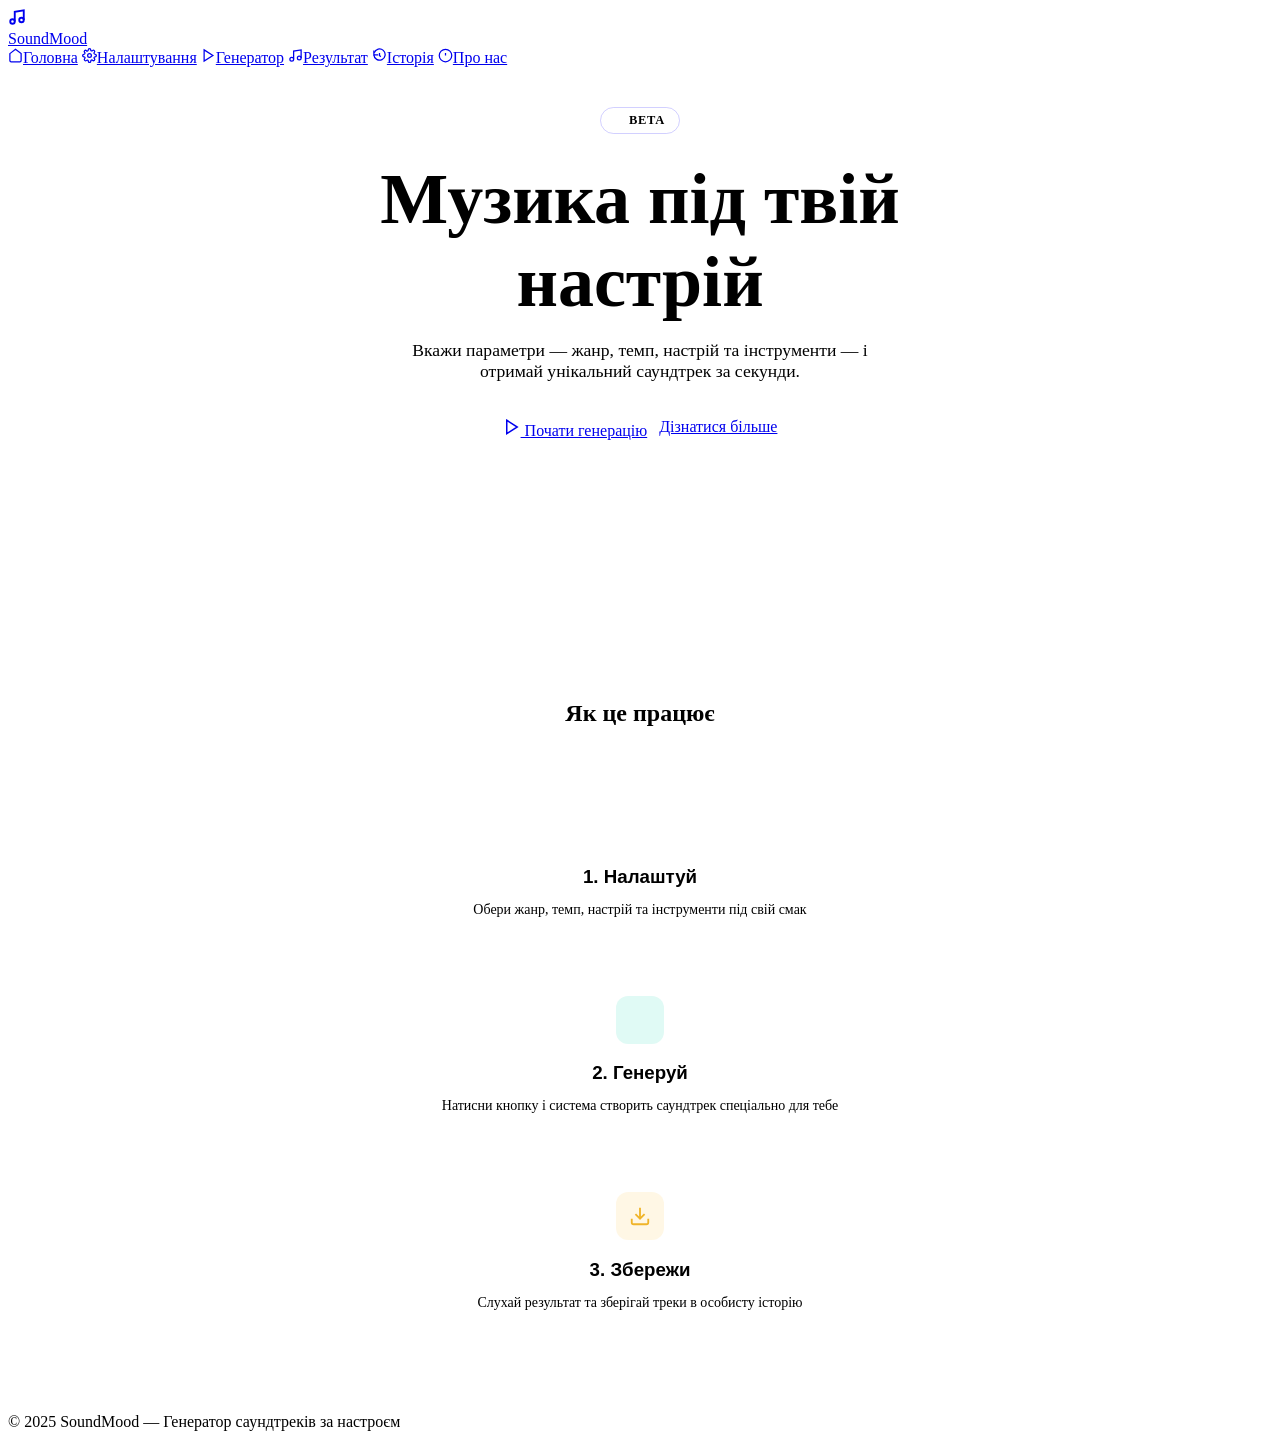
==== index.html @ e4a5fe5c "asiba" ====
<!DOCTYPE html>
<html lang="uk">
<head>
  <meta charset="UTF-8"/>
  <meta name="viewport" content="width=device-width, initial-scale=1.0"/>
  <title>SoundMood — Генератор саундтреків</title>
  <link rel="stylesheet" href="css/style.css"/>
</head>
<body>
<div class="page-wrapper">

  <!-- NAV -->
  <nav class="navbar">
    <div class="container">
      <a href="index.html" class="nav-logo">
        <div class="logo-icon">
          <svg width="18" height="18" viewBox="0 0 24 24" fill="none" stroke="currentColor" stroke-width="2.5"><path d="M9 18V5l12-2v13"/><circle cx="6" cy="18" r="3"/><circle cx="18" cy="16" r="3"/></svg>
        </div>
        SoundMood
      </a>
      <div class="nav-links">
        <a href="index.html"><svg width="15" height="15" viewBox="0 0 24 24" fill="none" stroke="currentColor" stroke-width="2"><path d="M3 9l9-7 9 7v11a2 2 0 0 1-2 2H5a2 2 0 0 1-2-2z"/></svg><span>Головна</span></a>
        <a href="settings.html"><svg width="15" height="15" viewBox="0 0 24 24" fill="none" stroke="currentColor" stroke-width="2"><circle cx="12" cy="12" r="3"/><path d="M19.4 15a1.65 1.65 0 0 0 .33 1.82l.06.06a2 2 0 0 1-2.83 2.83l-.06-.06a1.65 1.65 0 0 0-1.82-.33 1.65 1.65 0 0 0-1 1.51V21a2 2 0 0 1-4 0v-.09A1.65 1.65 0 0 0 9 19.4a1.65 1.65 0 0 0-1.82.33l-.06.06a2 2 0 0 1-2.83-2.83l.06-.06A1.65 1.65 0 0 0 4.68 15a1.65 1.65 0 0 0-1.51-1H3a2 2 0 0 1 0-4h.09A1.65 1.65 0 0 0 4.6 9a1.65 1.65 0 0 0-.33-1.82l-.06-.06a2 2 0 0 1 2.83-2.83l.06.06A1.65 1.65 0 0 0 9 4.68a1.65 1.65 0 0 0 1-1.51V3a2 2 0 0 1 4 0v.09a1.65 1.65 0 0 0 1 1.51 1.65 1.65 0 0 0 1.82-.33l.06-.06a2 2 0 0 1 2.83 2.83l-.06.06A1.65 1.65 0 0 0 19.4 9a1.65 1.65 0 0 0 1.51 1H21a2 2 0 0 1 0 4h-.09a1.65 1.65 0 0 0-1.51 1z"/></svg><span>Налаштування</span></a>
        <a href="generator.html"><svg width="15" height="15" viewBox="0 0 24 24" fill="none" stroke="currentColor" stroke-width="2"><polygon points="5 3 19 12 5 21 5 3"/></svg><span>Генератор</span></a>
        <a href="result.html"><svg width="15" height="15" viewBox="0 0 24 24" fill="none" stroke="currentColor" stroke-width="2"><path d="M9 18V5l12-2v13"/><circle cx="6" cy="18" r="3"/><circle cx="18" cy="16" r="3"/></svg><span>Результат</span></a>
        <a href="history.html"><svg width="15" height="15" viewBox="0 0 24 24" fill="none" stroke="currentColor" stroke-width="2"><polyline points="12 8 12 12 14 14"/><path d="M3.05 11a9 9 0 1 0 .5-3.5"/><polyline points="3 4 3 11 10 11"/></svg><span>Історія</span></a>
        <a href="about.html"><svg width="15" height="15" viewBox="0 0 24 24" fill="none" stroke="currentColor" stroke-width="2"><circle cx="12" cy="12" r="10"/><line x1="12" y1="8" x2="12" y2="12"/><line x1="12" y1="16" x2="12.01" y2="16"/></svg><span>Про нас</span></a>
      </div>
    </div>
  </nav>

  <main class="main-content">
    <div class="container">

      <!-- Hero -->
      <section style="padding: 40px 0 80px; text-align: center;">
        <div class="fade-up">
          <div style="display:inline-flex;align-items:center;gap:8px;background:var(--accent-glow);border:1px solid rgba(108,99,255,0.3);border-radius:99px;padding:5px 14px;margin-bottom:24px;">
            <span style="width:6px;height:6px;border-radius:50%;background:var(--accent);display:inline-block;"></span>
            <span style="font-size:0.78rem;font-weight:600;color:var(--accent);letter-spacing:0.06em;">BETA</span>
          </div>
          <h1 class="page-title" style="font-size:clamp(2.5rem,6vw,4.5rem);max-width:700px;margin:0 auto;">
            Музика під твій<br><span style="color:var(--accent);">настрій</span>
          </h1>
          <p class="page-subtitle" style="margin:16px auto 36px;font-size:1.1rem;max-width:460px;">
            Вкажи параметри — жанр, темп, настрій та інструменти — і отримай унікальний саундтрек за секунди.
          </p>
          <div style="display:flex;gap:12px;justify-content:center;flex-wrap:wrap;">
            <a href="generator.html" class="btn btn-primary btn-lg">
              <svg width="18" height="18" viewBox="0 0 24 24" fill="none" stroke="currentColor" stroke-width="2"><polygon points="5 3 19 12 5 21 5 3"/></svg>
              Почати генерацію
            </a>
            <a href="about.html" class="btn btn-secondary btn-lg">Дізнатися більше</a>
          </div>
        </div>

        <!-- Mini waveform decoration -->
        <div class="fade-up fade-up-2" style="max-width:400px;margin:60px auto 0;">
          <div class="waveform" style="height:60px;">
            <div class="waveform-bar" style="height:30%"></div>
            <div class="waveform-bar" style="height:60%"></div>
            <div class="waveform-bar" style="height:90%"></div>
            <div class="waveform-bar" style="height:50%"></div>
            <div class="waveform-bar" style="height:80%"></div>
            <div class="waveform-bar" style="height:40%"></div>
            <div class="waveform-bar" style="height:100%"></div>
            <div class="waveform-bar" style="height:65%"></div>
            <div class="waveform-bar" style="height:45%"></div>
            <div class="waveform-bar" style="height:75%"></div>
            <div class="waveform-bar" style="height:55%"></div>
            <div class="waveform-bar" style="height:85%"></div>
            <div class="waveform-bar" style="height:35%"></div>
            <div class="waveform-bar" style="height:70%"></div>
            <div class="waveform-bar" style="height:50%"></div>
            <div class="waveform-bar" style="height:90%"></div>
            <div class="waveform-bar" style="height:60%"></div>
            <div class="waveform-bar" style="height:40%"></div>
            <div class="waveform-bar" style="height:80%"></div>
            <div class="waveform-bar" style="height:30%"></div>
          </div>
        </div>
      </section>

      <div class="divider"></div>

      <!-- Features -->
      <section class="fade-up fade-up-3" style="padding:40px 0;">
        <h2 class="section-title" style="text-align:center;font-size:1.5rem;margin-bottom:40px;">Як це працює</h2>
        <div class="grid-3">
          <div class="card card-sm" style="text-align:center;padding:32px 24px;">
            <div style="width:48px;height:48px;background:var(--accent-glow);border-radius:12px;display:grid;place-items:center;margin:0 auto 16px;">
              <svg width="22" height="22" viewBox="0 0 24 24" fill="none" stroke="var(--accent)" stroke-width="2"><circle cx="12" cy="12" r="3"/><path d="M19.4 15a1.65 1.65 0 0 0 .33 1.82l.06.06a2 2 0 0 1-2.83 2.83l-.06-.06a1.65 1.65 0 0 0-1.82-.33 1.65 1.65 0 0 0-1 1.51V21a2 2 0 0 1-4 0v-.09A1.65 1.65 0 0 0 9 19.4a1.65 1.65 0 0 0-1.82.33l-.06.06a2 2 0 0 1-2.83-2.83l.06-.06A1.65 1.65 0 0 0 4.68 15a1.65 1.65 0 0 0-1.51-1H3a2 2 0 0 1 0-4h.09A1.65 1.65 0 0 0 4.6 9a1.65 1.65 0 0 0-.33-1.82l-.06-.06a2 2 0 0 1 2.83-2.83l.06.06A1.65 1.65 0 0 0 9 4.68a1.65 1.65 0 0 0 1-1.51V3a2 2 0 0 1 4 0v.09a1.65 1.65 0 0 0 1 1.51 1.65 1.65 0 0 0 1.82-.33l.06-.06a2 2 0 0 1 2.83 2.83l-.06.06A1.65 1.65 0 0 0 19.4 9a1.65 1.65 0 0 0 1.51 1H21a2 2 0 0 1 0 4h-.09a1.65 1.65 0 0 0-1.51 1z"/></svg>
            </div>
            <h3 style="font-family:'Syne',sans-serif;font-weight:700;margin-bottom:8px;">1. Налаштуй</h3>
            <p style="font-size:0.875rem;color:var(--text-second);">Обери жанр, темп, настрій та інструменти під свій смак</p>
          </div>
          <div class="card card-sm" style="text-align:center;padding:32px 24px;">
            <div style="width:48px;height:48px;background:rgba(0,212,170,0.12);border-radius:12px;display:grid;place-items:center;margin:0 auto 16px;">
              <svg width="22" height="22" viewBox="0 0 24 24" fill="none" stroke="var(--accent-2)" stroke-width="2"><polygon points="5 3 19 12 5 21 5 3"/></svg>
            </div>
            <h3 style="font-family:'Syne',sans-serif;font-weight:700;margin-bottom:8px;">2. Генеруй</h3>
            <p style="font-size:0.875rem;color:var(--text-second);">Натисни кнопку і система створить саундтрек спеціально для тебе</p>
          </div>
          <div class="card card-sm" style="text-align:center;padding:32px 24px;">
            <div style="width:48px;height:48px;background:rgba(255,180,0,0.1);border-radius:12px;display:grid;place-items:center;margin:0 auto 16px;">
              <svg width="22" height="22" viewBox="0 0 24 24" fill="none" stroke="#f0b429" stroke-width="2"><path d="M21 15v4a2 2 0 0 1-2 2H5a2 2 0 0 1-2-2v-4"/><polyline points="7 10 12 15 17 10"/><line x1="12" y1="15" x2="12" y2="3"/></svg>
            </div>
            <h3 style="font-family:'Syne',sans-serif;font-weight:700;margin-bottom:8px;">3. Збережи</h3>
            <p style="font-size:0.875rem;color:var(--text-second);">Слухай результат та зберігай треки в особисту історію</p>
          </div>
        </div>
      </section>

    </div>
  </main>

  <footer>
    <div class="container">
      <p>© 2025 SoundMood — Генератор саундтреків за настроєм</p>
    </div>
  </footer>
</div>
<script src="js/main.js"></script>
</body>
</html>
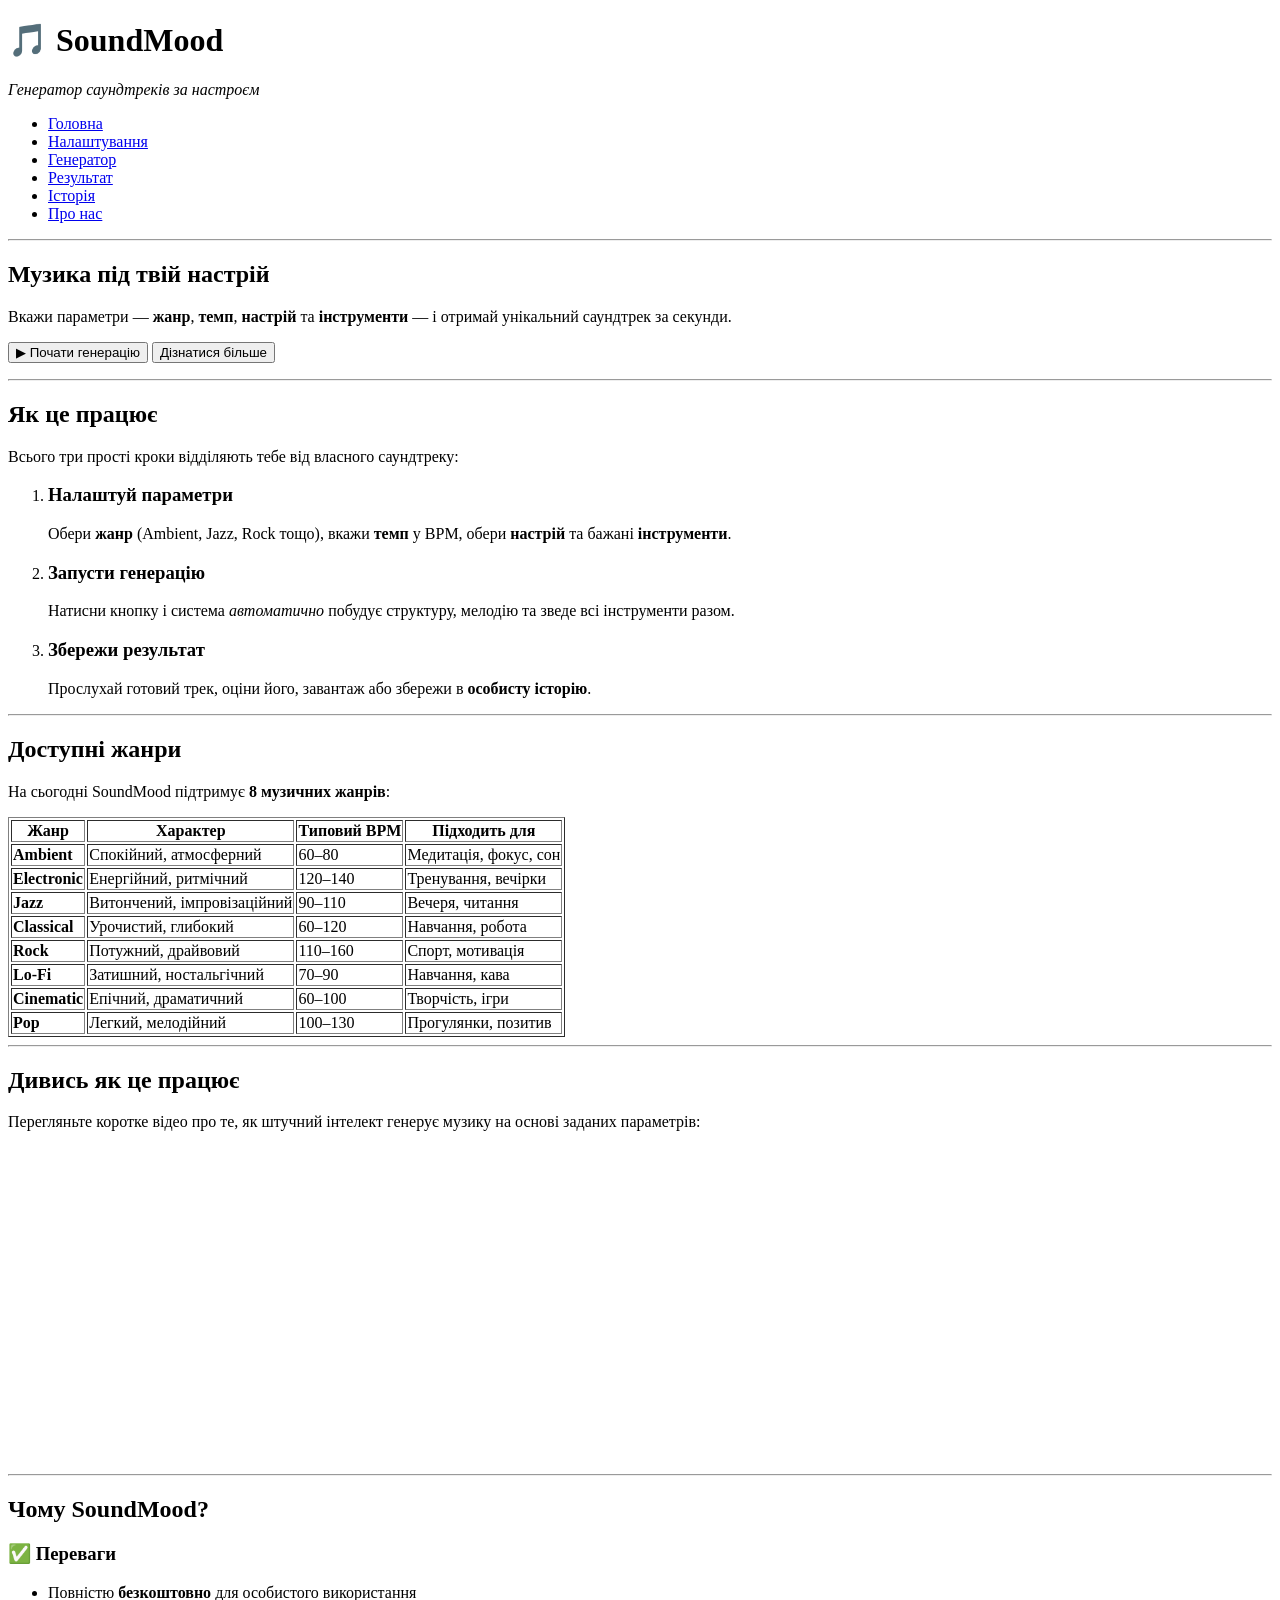
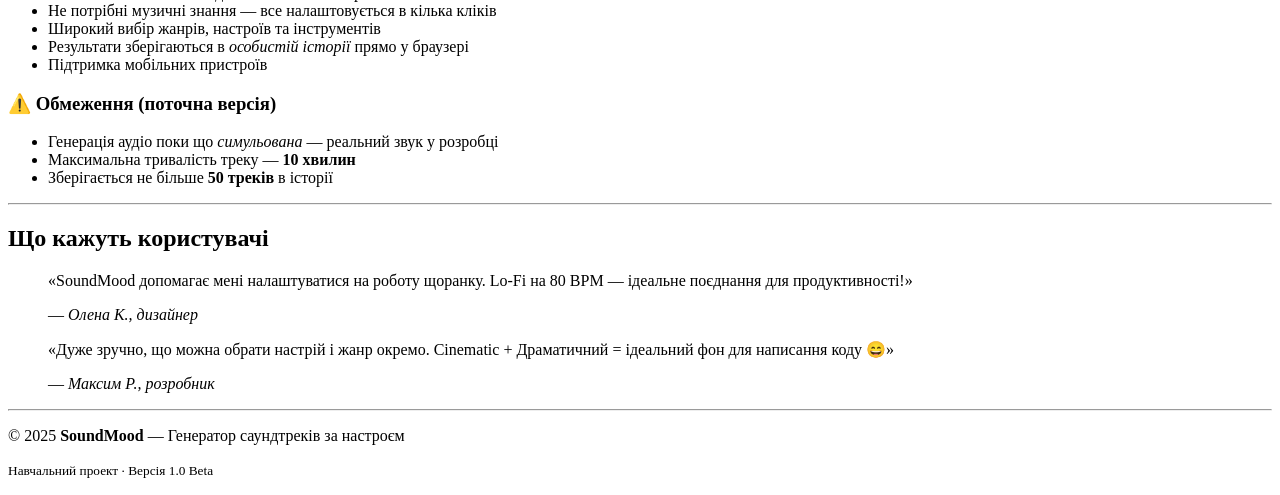
==== commit 2dc50fd2: "added css" ====
--- a/index.html
+++ b/index.html
@@ -4,122 +4,219 @@
   <meta charset="UTF-8"/>
   <meta name="viewport" content="width=device-width, initial-scale=1.0"/>
   <title>SoundMood — Генератор саундтреків</title>
-  <link rel="stylesheet" href="css/style.css"/>
 </head>
 <body>
-<div class="page-wrapper">
-
-  <!-- NAV -->
-  <nav class="navbar">
-    <div class="container">
-      <a href="index.html" class="nav-logo">
-        <div class="logo-icon">
-          <svg width="18" height="18" viewBox="0 0 24 24" fill="none" stroke="currentColor" stroke-width="2.5"><path d="M9 18V5l12-2v13"/><circle cx="6" cy="18" r="3"/><circle cx="18" cy="16" r="3"/></svg>
-        </div>
-        SoundMood
-      </a>
-      <div class="nav-links">
-        <a href="index.html"><svg width="15" height="15" viewBox="0 0 24 24" fill="none" stroke="currentColor" stroke-width="2"><path d="M3 9l9-7 9 7v11a2 2 0 0 1-2 2H5a2 2 0 0 1-2-2z"/></svg><span>Головна</span></a>
-        <a href="settings.html"><svg width="15" height="15" viewBox="0 0 24 24" fill="none" stroke="currentColor" stroke-width="2"><circle cx="12" cy="12" r="3"/><path d="M19.4 15a1.65 1.65 0 0 0 .33 1.82l.06.06a2 2 0 0 1-2.83 2.83l-.06-.06a1.65 1.65 0 0 0-1.82-.33 1.65 1.65 0 0 0-1 1.51V21a2 2 0 0 1-4 0v-.09A1.65 1.65 0 0 0 9 19.4a1.65 1.65 0 0 0-1.82.33l-.06.06a2 2 0 0 1-2.83-2.83l.06-.06A1.65 1.65 0 0 0 4.68 15a1.65 1.65 0 0 0-1.51-1H3a2 2 0 0 1 0-4h.09A1.65 1.65 0 0 0 4.6 9a1.65 1.65 0 0 0-.33-1.82l-.06-.06a2 2 0 0 1 2.83-2.83l.06.06A1.65 1.65 0 0 0 9 4.68a1.65 1.65 0 0 0 1-1.51V3a2 2 0 0 1 4 0v.09a1.65 1.65 0 0 0 1 1.51 1.65 1.65 0 0 0 1.82-.33l.06-.06a2 2 0 0 1 2.83 2.83l-.06.06A1.65 1.65 0 0 0 19.4 9a1.65 1.65 0 0 0 1.51 1H21a2 2 0 0 1 0 4h-.09a1.65 1.65 0 0 0-1.51 1z"/></svg><span>Налаштування</span></a>
-        <a href="generator.html"><svg width="15" height="15" viewBox="0 0 24 24" fill="none" stroke="currentColor" stroke-width="2"><polygon points="5 3 19 12 5 21 5 3"/></svg><span>Генератор</span></a>
-        <a href="result.html"><svg width="15" height="15" viewBox="0 0 24 24" fill="none" stroke="currentColor" stroke-width="2"><path d="M9 18V5l12-2v13"/><circle cx="6" cy="18" r="3"/><circle cx="18" cy="16" r="3"/></svg><span>Результат</span></a>
-        <a href="history.html"><svg width="15" height="15" viewBox="0 0 24 24" fill="none" stroke="currentColor" stroke-width="2"><polyline points="12 8 12 12 14 14"/><path d="M3.05 11a9 9 0 1 0 .5-3.5"/><polyline points="3 4 3 11 10 11"/></svg><span>Історія</span></a>
-        <a href="about.html"><svg width="15" height="15" viewBox="0 0 24 24" fill="none" stroke="currentColor" stroke-width="2"><circle cx="12" cy="12" r="10"/><line x1="12" y1="8" x2="12" y2="12"/><line x1="12" y1="16" x2="12.01" y2="16"/></svg><span>Про нас</span></a>
-      </div>
-    </div>
+
+<header>
+  <h1>🎵 SoundMood</h1>
+  <p><em>Генератор саундтреків за настроєм</em></p>
+  <nav>
+    <ul>
+      <li><a href="index.html">Головна</a></li>
+      <li><a href="settings.html">Налаштування</a></li>
+      <li><a href="generator.html">Генератор</a></li>
+      <li><a href="result.html">Результат</a></li>
+      <li><a href="history.html">Історія</a></li>
+      <li><a href="about.html">Про нас</a></li>
+    </ul>
   </nav>
-
-  <main class="main-content">
-    <div class="container">
-
-      <!-- Hero -->
-      <section style="padding: 40px 0 80px; text-align: center;">
-        <div class="fade-up">
-          <div style="display:inline-flex;align-items:center;gap:8px;background:var(--accent-glow);border:1px solid rgba(108,99,255,0.3);border-radius:99px;padding:5px 14px;margin-bottom:24px;">
-            <span style="width:6px;height:6px;border-radius:50%;background:var(--accent);display:inline-block;"></span>
-            <span style="font-size:0.78rem;font-weight:600;color:var(--accent);letter-spacing:0.06em;">BETA</span>
-          </div>
-          <h1 class="page-title" style="font-size:clamp(2.5rem,6vw,4.5rem);max-width:700px;margin:0 auto;">
-            Музика під твій<br><span style="color:var(--accent);">настрій</span>
-          </h1>
-          <p class="page-subtitle" style="margin:16px auto 36px;font-size:1.1rem;max-width:460px;">
-            Вкажи параметри — жанр, темп, настрій та інструменти — і отримай унікальний саундтрек за секунди.
-          </p>
-          <div style="display:flex;gap:12px;justify-content:center;flex-wrap:wrap;">
-            <a href="generator.html" class="btn btn-primary btn-lg">
-              <svg width="18" height="18" viewBox="0 0 24 24" fill="none" stroke="currentColor" stroke-width="2"><polygon points="5 3 19 12 5 21 5 3"/></svg>
-              Почати генерацію
-            </a>
-            <a href="about.html" class="btn btn-secondary btn-lg">Дізнатися більше</a>
-          </div>
-        </div>
-
-        <!-- Mini waveform decoration -->
-        <div class="fade-up fade-up-2" style="max-width:400px;margin:60px auto 0;">
-          <div class="waveform" style="height:60px;">
-            <div class="waveform-bar" style="height:30%"></div>
-            <div class="waveform-bar" style="height:60%"></div>
-            <div class="waveform-bar" style="height:90%"></div>
-            <div class="waveform-bar" style="height:50%"></div>
-            <div class="waveform-bar" style="height:80%"></div>
-            <div class="waveform-bar" style="height:40%"></div>
-            <div class="waveform-bar" style="height:100%"></div>
-            <div class="waveform-bar" style="height:65%"></div>
-            <div class="waveform-bar" style="height:45%"></div>
-            <div class="waveform-bar" style="height:75%"></div>
-            <div class="waveform-bar" style="height:55%"></div>
-            <div class="waveform-bar" style="height:85%"></div>
-            <div class="waveform-bar" style="height:35%"></div>
-            <div class="waveform-bar" style="height:70%"></div>
-            <div class="waveform-bar" style="height:50%"></div>
-            <div class="waveform-bar" style="height:90%"></div>
-            <div class="waveform-bar" style="height:60%"></div>
-            <div class="waveform-bar" style="height:40%"></div>
-            <div class="waveform-bar" style="height:80%"></div>
-            <div class="waveform-bar" style="height:30%"></div>
-          </div>
-        </div>
-      </section>
-
-      <div class="divider"></div>
-
-      <!-- Features -->
-      <section class="fade-up fade-up-3" style="padding:40px 0;">
-        <h2 class="section-title" style="text-align:center;font-size:1.5rem;margin-bottom:40px;">Як це працює</h2>
-        <div class="grid-3">
-          <div class="card card-sm" style="text-align:center;padding:32px 24px;">
-            <div style="width:48px;height:48px;background:var(--accent-glow);border-radius:12px;display:grid;place-items:center;margin:0 auto 16px;">
-              <svg width="22" height="22" viewBox="0 0 24 24" fill="none" stroke="var(--accent)" stroke-width="2"><circle cx="12" cy="12" r="3"/><path d="M19.4 15a1.65 1.65 0 0 0 .33 1.82l.06.06a2 2 0 0 1-2.83 2.83l-.06-.06a1.65 1.65 0 0 0-1.82-.33 1.65 1.65 0 0 0-1 1.51V21a2 2 0 0 1-4 0v-.09A1.65 1.65 0 0 0 9 19.4a1.65 1.65 0 0 0-1.82.33l-.06.06a2 2 0 0 1-2.83-2.83l.06-.06A1.65 1.65 0 0 0 4.68 15a1.65 1.65 0 0 0-1.51-1H3a2 2 0 0 1 0-4h.09A1.65 1.65 0 0 0 4.6 9a1.65 1.65 0 0 0-.33-1.82l-.06-.06a2 2 0 0 1 2.83-2.83l.06.06A1.65 1.65 0 0 0 9 4.68a1.65 1.65 0 0 0 1-1.51V3a2 2 0 0 1 4 0v.09a1.65 1.65 0 0 0 1 1.51 1.65 1.65 0 0 0 1.82-.33l.06-.06a2 2 0 0 1 2.83 2.83l-.06.06A1.65 1.65 0 0 0 19.4 9a1.65 1.65 0 0 0 1.51 1H21a2 2 0 0 1 0 4h-.09a1.65 1.65 0 0 0-1.51 1z"/></svg>
-            </div>
-            <h3 style="font-family:'Syne',sans-serif;font-weight:700;margin-bottom:8px;">1. Налаштуй</h3>
-            <p style="font-size:0.875rem;color:var(--text-second);">Обери жанр, темп, настрій та інструменти під свій смак</p>
-          </div>
-          <div class="card card-sm" style="text-align:center;padding:32px 24px;">
-            <div style="width:48px;height:48px;background:rgba(0,212,170,0.12);border-radius:12px;display:grid;place-items:center;margin:0 auto 16px;">
-              <svg width="22" height="22" viewBox="0 0 24 24" fill="none" stroke="var(--accent-2)" stroke-width="2"><polygon points="5 3 19 12 5 21 5 3"/></svg>
-            </div>
-            <h3 style="font-family:'Syne',sans-serif;font-weight:700;margin-bottom:8px;">2. Генеруй</h3>
-            <p style="font-size:0.875rem;color:var(--text-second);">Натисни кнопку і система створить саундтрек спеціально для тебе</p>
-          </div>
-          <div class="card card-sm" style="text-align:center;padding:32px 24px;">
-            <div style="width:48px;height:48px;background:rgba(255,180,0,0.1);border-radius:12px;display:grid;place-items:center;margin:0 auto 16px;">
-              <svg width="22" height="22" viewBox="0 0 24 24" fill="none" stroke="#f0b429" stroke-width="2"><path d="M21 15v4a2 2 0 0 1-2 2H5a2 2 0 0 1-2-2v-4"/><polyline points="7 10 12 15 17 10"/><line x1="12" y1="15" x2="12" y2="3"/></svg>
-            </div>
-            <h3 style="font-family:'Syne',sans-serif;font-weight:700;margin-bottom:8px;">3. Збережи</h3>
-            <p style="font-size:0.875rem;color:var(--text-second);">Слухай результат та зберігай треки в особисту історію</p>
-          </div>
-        </div>
-      </section>
-
-    </div>
-  </main>
-
-  <footer>
-    <div class="container">
-      <p>© 2025 SoundMood — Генератор саундтреків за настроєм</p>
-    </div>
-  </footer>
-</div>
-<script src="js/main.js"></script>
+</header>
+
+<hr/>
+
+<main>
+
+  <!-- Герой секція -->
+  <section>
+    <h2>Музика під твій настрій</h2>
+    <p>
+      Вкажи параметри — <strong>жанр</strong>, <strong>темп</strong>,
+      <strong>настрій</strong> та <strong>інструменти</strong> —
+      і отримай унікальний саундтрек за секунди.
+    </p>
+    <p>
+      <a href="generator.html"><button>▶ Почати генерацію</button></a>
+      <a href="about.html"><button>Дізнатися більше</button></a>
+    </p>
+  </section>
+
+  <hr/>
+
+  <!-- Як це працює -->
+  <section>
+    <h2>Як це працює</h2>
+    <p>Всього три прості кроки відділяють тебе від власного саундтреку:</p>
+
+    <ol>
+      <li>
+        <h3>Налаштуй параметри</h3>
+        <p>
+          Обери <strong>жанр</strong> (Ambient, Jazz, Rock тощо),
+          вкажи <strong>темп</strong> у BPM,
+          обери <strong>настрій</strong> та бажані <strong>інструменти</strong>.
+        </p>
+      </li>
+      <li>
+        <h3>Запусти генерацію</h3>
+        <p>
+          Натисни кнопку і система <em>автоматично</em> побудує структуру,
+          мелодію та зведе всі інструменти разом.
+        </p>
+      </li>
+      <li>
+        <h3>Збережи результат</h3>
+        <p>
+          Прослухай готовий трек, оціни його, завантаж або
+          збережи в <strong>особисту історію</strong>.
+        </p>
+      </li>
+    </ol>
+  </section>
+
+  <hr/>
+
+  <!-- Доступні жанри -->
+  <section>
+    <h2>Доступні жанри</h2>
+    <p>На сьогодні SoundMood підтримує <strong>8 музичних жанрів</strong>:</p>
+
+    <table border="1">
+      <thead>
+      <tr>
+        <th>Жанр</th>
+        <th>Характер</th>
+        <th>Типовий BPM</th>
+        <th>Підходить для</th>
+      </tr>
+      </thead>
+      <tbody>
+      <tr>
+        <td><strong>Ambient</strong></td>
+        <td>Спокійний, атмосферний</td>
+        <td>60–80</td>
+        <td>Медитація, фокус, сон</td>
+      </tr>
+      <tr>
+        <td><strong>Electronic</strong></td>
+        <td>Енергійний, ритмічний</td>
+        <td>120–140</td>
+        <td>Тренування, вечірки</td>
+      </tr>
+      <tr>
+        <td><strong>Jazz</strong></td>
+        <td>Витончений, імпровізаційний</td>
+        <td>90–110</td>
+        <td>Вечеря, читання</td>
+      </tr>
+      <tr>
+        <td><strong>Classical</strong></td>
+        <td>Урочистий, глибокий</td>
+        <td>60–120</td>
+        <td>Навчання, робота</td>
+      </tr>
+      <tr>
+        <td><strong>Rock</strong></td>
+        <td>Потужний, драйвовий</td>
+        <td>110–160</td>
+        <td>Спорт, мотивація</td>
+      </tr>
+      <tr>
+        <td><strong>Lo-Fi</strong></td>
+        <td>Затишний, ностальгічний</td>
+        <td>70–90</td>
+        <td>Навчання, кава</td>
+      </tr>
+      <tr>
+        <td><strong>Cinematic</strong></td>
+        <td>Епічний, драматичний</td>
+        <td>60–100</td>
+        <td>Творчість, ігри</td>
+      </tr>
+      <tr>
+        <td><strong>Pop</strong></td>
+        <td>Легкий, мелодійний</td>
+        <td>100–130</td>
+        <td>Прогулянки, позитив</td>
+      </tr>
+      </tbody>
+    </table>
+  </section>
+
+  <hr/>
+
+  <!-- Відео -->
+  <section>
+    <h2>Дивись як це працює</h2>
+    <p>
+      Перегляньте коротке відео про те, як штучний інтелект
+      генерує музику на основі заданих параметрів:
+    </p>
+
+    <iframe
+            width="560"
+            height="315"
+            src="https://www.youtube.com/embed/89yDiQ8WkNg?si=QuWkalCaR1E6Y22K"
+            title="Як AI генерує музику"
+            frameborder="0"
+            allow="accelerometer; autoplay; clipboard-write; encrypted-media; gyroscope; picture-in-picture; web-share"
+            allowfullscreen>
+    </iframe>
+  </section>
+
+  <hr/>
+
+  <!-- Переваги -->
+  <section>
+    <h2>Чому SoundMood?</h2>
+
+    <h3>✅ Переваги</h3>
+    <ul>
+      <li>Повністю <strong>безкоштовно</strong> для особистого використання</li>
+      <li>Не потрібні музичні знання — все налаштовується в кілька кліків</li>
+      <li>Широкий вибір жанрів, настроїв та інструментів</li>
+      <li>Результати зберігаються в <em>особистій історії</em> прямо у браузері</li>
+      <li>Підтримка мобільних пристроїв</li>
+    </ul>
+
+    <h3>⚠️ Обмеження (поточна версія)</h3>
+    <ul>
+      <li>Генерація аудіо поки що <em>симульована</em> — реальний звук у розробці</li>
+      <li>Максимальна тривалість треку — <strong>10 хвилин</strong></li>
+      <li>Зберігається не більше <strong>50 треків</strong> в історії</li>
+    </ul>
+  </section>
+
+  <hr/>
+
+  <!-- Цитата -->
+  <section>
+    <h2>Що кажуть користувачі</h2>
+
+    <blockquote>
+      <p>
+        «SoundMood допомагає мені налаштуватися на роботу щоранку.
+        Lo-Fi на 80 BPM — ідеальне поєднання для продуктивності!»
+      </p>
+      <footer>— <cite>Олена К., дизайнер</cite></footer>
+    </blockquote>
+
+    <blockquote>
+      <p>
+        «Дуже зручно, що можна обрати настрій і жанр окремо.
+        Cinematic + Драматичний = ідеальний фон для написання коду 😄»
+      </p>
+      <footer>— <cite>Максим Р., розробник</cite></footer>
+    </blockquote>
+  </section>
+
+</main>
+
+<hr/>
+
+<footer>
+  <p>© 2025 <strong>SoundMood</strong> — Генератор саундтреків за настроєм</p>
+  <p><small>Навчальний проект · Версія 1.0 Beta</small></p>
+</footer>
+
 </body>
 </html>
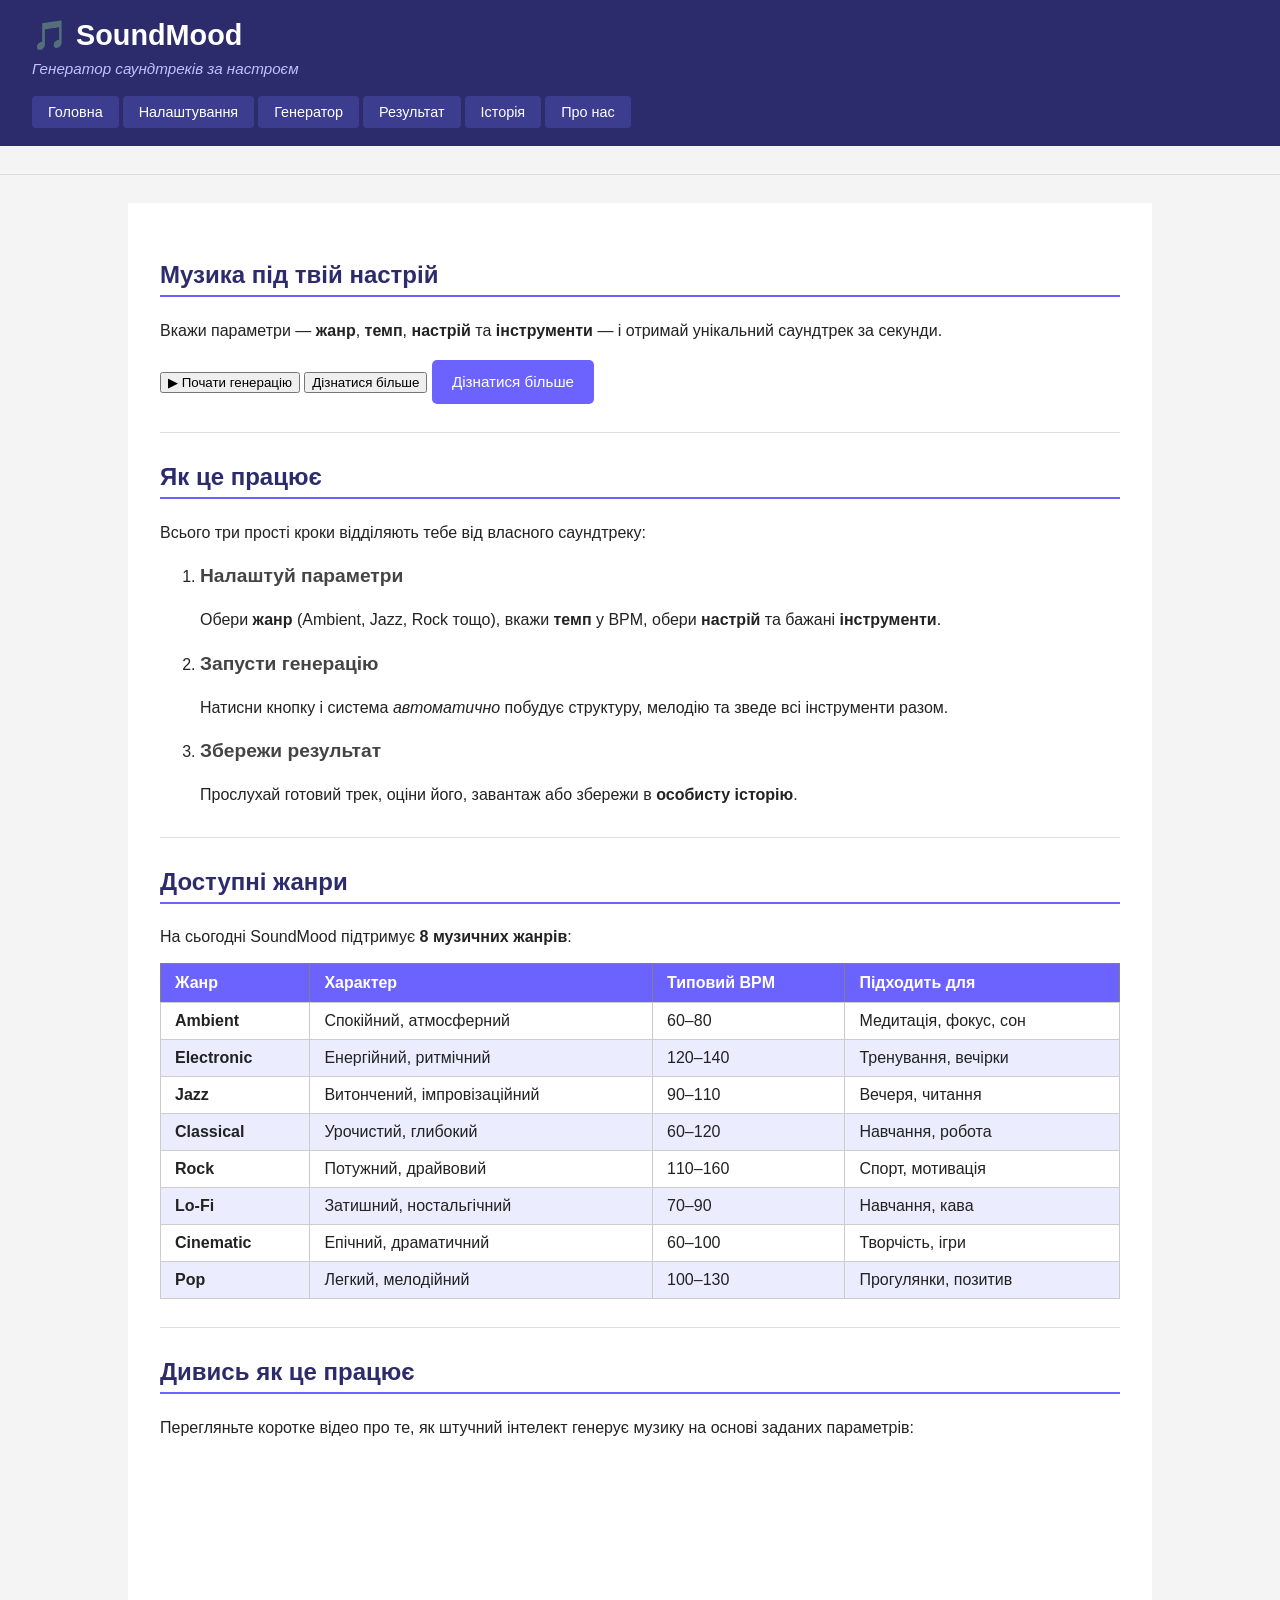
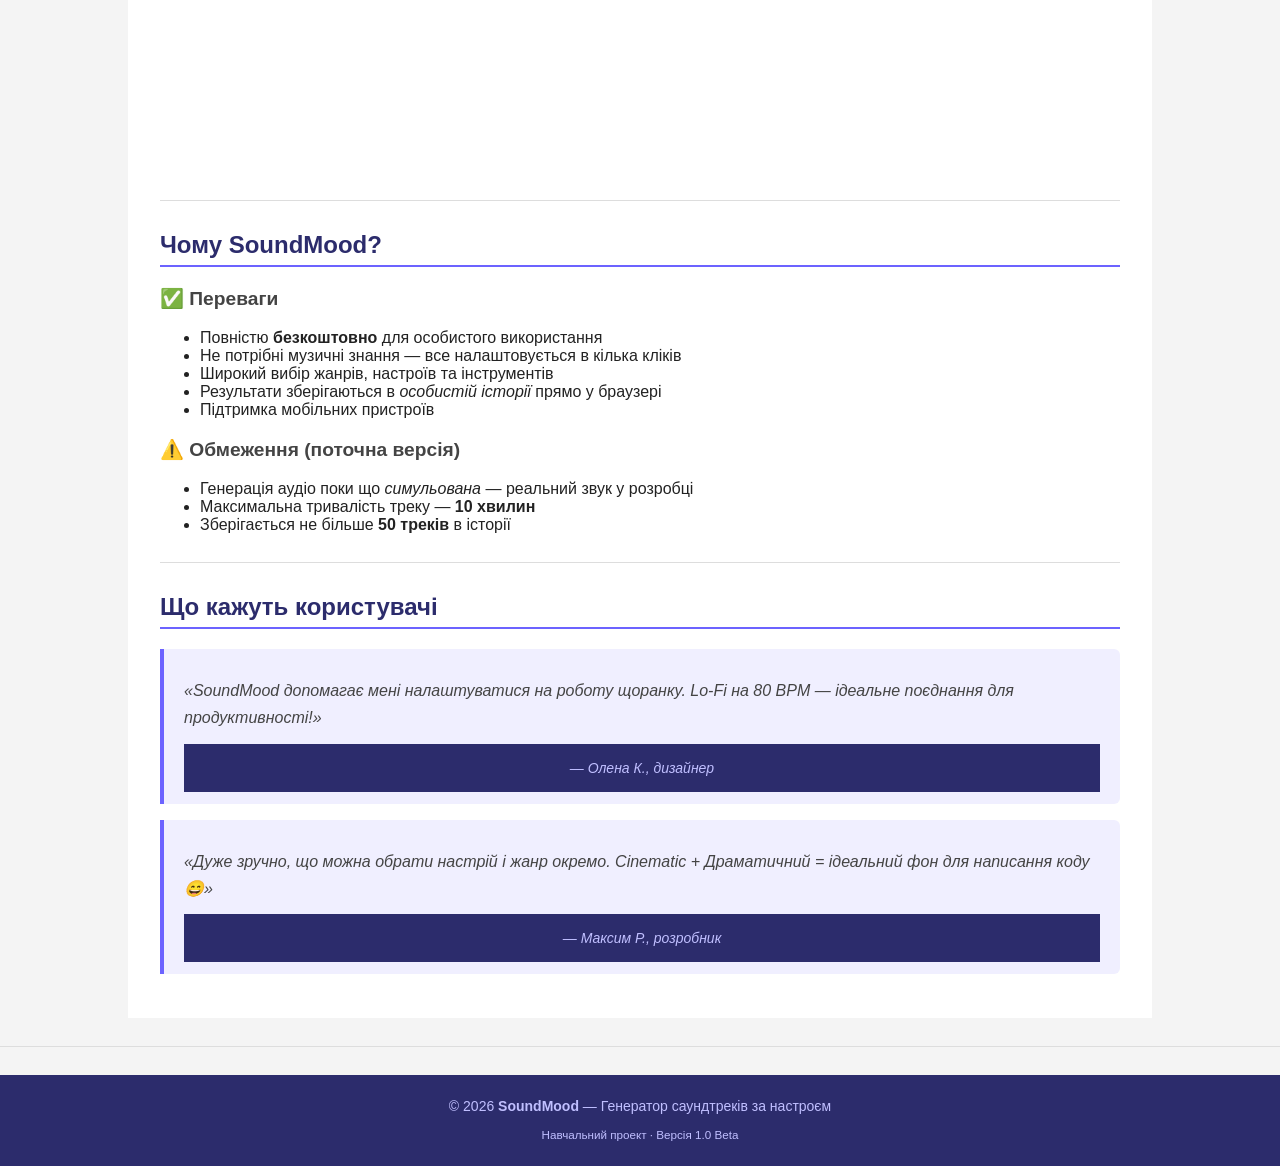
==== commit 62d04cd8: "added css + button" ====
--- a/index.html
+++ b/index.html
@@ -4,6 +4,7 @@
   <meta charset="UTF-8"/>
   <meta name="viewport" content="width=device-width, initial-scale=1.0"/>
   <title>SoundMood — Генератор саундтреків</title>
+  <link rel="stylesheet" href="style.css"/>
 </head>
 <body>
 
@@ -26,7 +27,6 @@
 
 <main>
 
-  <!-- Герой секція -->
   <section>
     <h2>Музика під твій настрій</h2>
     <p>
@@ -36,13 +36,17 @@
     </p>
     <p>
       <a href="generator.html"><button>▶ Почати генерацію</button></a>
+
       <a href="about.html"><button>Дізнатися більше</button></a>
+      <a href="about.html" class="btn btn-grow">Дізнатися більше</a>
     </p>
   </section>
 
   <hr/>
 
-  <!-- Як це працює -->
+  <div class="row-3">
+
+    <div>
   <section>
     <h2>Як це працює</h2>
     <p>Всього три прості кроки відділяють тебе від власного саундтреку:</p>
@@ -72,10 +76,12 @@
       </li>
     </ol>
   </section>
+  </div>
 
   <hr/>
 
   <!-- Доступні жанри -->
+    <div>
   <section>
     <h2>Доступні жанри</h2>
     <p>На сьогодні SoundMood підтримує <strong>8 музичних жанрів</strong>:</p>
@@ -141,11 +147,14 @@
       </tbody>
     </table>
   </section>
+    </div>
 
   <hr/>
 
   <!-- Відео -->
-  <section>
+    <div>
+  <section>
+
     <h2>Дивись як це працює</h2>
     <p>
       Перегляньте коротке відео про те, як штучний інтелект
@@ -161,8 +170,11 @@
             allow="accelerometer; autoplay; clipboard-write; encrypted-media; gyroscope; picture-in-picture; web-share"
             allowfullscreen>
     </iframe>
-  </section>
-
+
+  </section>
+    </div>
+
+  </div>
   <hr/>
 
   <!-- Переваги -->
@@ -209,12 +221,15 @@
     </blockquote>
   </section>
 
+
+
+
 </main>
 
 <hr/>
 
 <footer>
-  <p>© 2025 <strong>SoundMood</strong> — Генератор саундтреків за настроєм</p>
+  <p>© 2026 <strong>SoundMood</strong> — Генератор саундтреків за настроєм</p>
   <p><small>Навчальний проект · Версія 1.0 Beta</small></p>
 </footer>
 
--- a/style.css
+++ b/style.css
@@ -0,0 +1,334 @@
+body {
+    font-family: Arial, sans-serif;
+    font-size: 16px;
+    background-color: #f4f4f4;
+    color: #222222;
+    margin: 0;
+    padding: 0;
+}
+
+h1 {
+    font-size: 2em;
+    color: #2c2c6c;
+    margin-bottom: 6px;
+}
+
+h2 {
+    font-size: 1.5em;
+    color: #2c2c6c;
+    border-bottom: 2px solid #6c63ff;
+    padding-bottom: 6px;
+    margin-top: 30px;
+}
+
+h3 {
+    font-size: 1.2em;
+    color: #444444;
+}
+
+p {
+    line-height: 1.7;
+    margin-bottom: 12px;
+}
+
+a {
+    color: #6c63ff;
+    text-decoration: none;
+}
+
+a:hover {
+    text-decoration: underline;
+    color: #4a42cc;
+}
+
+table {
+    border-collapse: collapse;
+    width: 100%;
+    margin-bottom: 20px;
+}
+
+th {
+    background-color: #6c63ff;
+    color: #ffffff;
+    padding: 10px 14px;
+    text-align: left;
+}
+
+td {
+    padding: 9px 14px;
+    border: 1px solid #cccccc;
+}
+
+tr:nth-child(even) {
+    background-color: #ececff;
+}
+
+tr:hover {
+    background-color: #dcdcff;
+}
+
+fieldset {
+    border: 1px solid #cccccc;
+    border-radius: 6px;
+    padding: 16px 20px;
+    margin-bottom: 16px;
+}
+
+legend {
+    padding: 0 8px;
+    color: #2c2c6c;
+}
+
+input[type="text"],
+input[type="email"],
+input[type="search"],
+input[type="number"],
+select,
+textarea {
+    border: 1px solid #bbbbbb;
+    border-radius: 4px;
+    padding: 7px 10px;
+    font-size: 0.95em;
+    width: 260px;
+    margin-top: 4px;
+}
+
+input[type="text"]:focus,
+input[type="email"]:focus,
+input[type="search"]:focus,
+input[type="number"]:focus,
+select:focus,
+textarea:focus {
+    outline: none;
+    border-color: #6c63ff;
+    box-shadow: 0 0 0 2px rgba(108, 99, 255, 0.2);
+}
+
+blockquote {
+    border-left: 4px solid #6c63ff;
+    background-color: #f0efff;
+    margin: 16px 0;
+    padding: 12px 20px;
+    font-style: italic;
+    color: #444444;
+    border-radius: 0 6px 6px 0;
+}
+
+hr {
+    border: none;
+    border-top: 1px solid #dddddd;
+    margin: 28px 0;
+}
+
+
+
+header {
+    background-color: #2c2c6c;
+    color: #ffffff;
+    padding: 18px 32px;
+}
+
+header h1 {
+    color: #ffffff;
+    margin: 0 0 4px 0;
+    font-size: 1.8em;
+}
+
+header p {
+    margin: 0 0 14px 0;
+    color: #c0bfff;
+    font-size: 0.95em;
+}
+
+nav ul {
+    list-style: none;       /* прибираємо маркери */
+    margin: 0;
+    padding: 0;
+    display: flex;          /* горизонтальний рядок */
+    flex-wrap: wrap;
+    gap: 4px;
+}
+
+nav ul li {
+    display: inline;
+}
+
+nav ul li a {
+    display: inline-block;
+    padding: 8px 16px;
+    background-color: #3d3d8f;
+    color: #ffffff;
+    border-radius: 4px;
+    font-size: 0.9em;
+    text-decoration: none;
+    transition: background-color 0.2s;
+}
+
+nav ul li a:hover {
+    background-color: #6c63ff;  /* зміна кольору при наведенні */
+    color: #ffffff;
+    text-decoration: none;
+}
+
+nav ul li a:active {
+    background-color: #4a42cc;  /* зміна кольору при натисканні */
+}
+
+
+
+main {
+    max-width: 960px;
+    margin: 0 auto;
+    padding: 28px 32px;
+    background-color: #ffffff;
+    min-height: 70vh;
+}
+
+footer {
+    background-color: #2c2c6c;
+    color: #c0bfff;
+    text-align: center;
+    padding: 16px 32px;
+    font-size: 0.875em;
+    margin-top: 0;
+}
+
+footer p {
+    margin: 4px 0;
+    color: #c0bfff;
+}
+
+
+.btn {
+    display: inline-block;        /* 1 */
+    padding: 9px 20px;            /* 2 */
+    background-color: #6c63ff;   /* 3 */
+    color: #ffffff;               /* 4 */
+    border: none;                 /* 5 */
+    border-radius: 5px;           /* 6 */
+    font-size: 0.95em;            /* 7 */
+    cursor: pointer;              /* 8 */
+    text-decoration: none;
+    transition: background-color 0.2s, transform 0.2s;
+}
+
+.btn:hover {
+    background-color: #4a42cc;
+    transform: scale(1.3);
+    transition: transform 0.2s;
+}
+
+.highlight {
+    background-color: #f0efff;    /* 1 */
+    border: 1px solid #6c63ff;   /* 2 */
+    border-radius: 6px;           /* 3 */
+    padding: 14px 18px;           /* 4 */
+    margin: 16px 0;               /* 5 */
+    color: #2c2c6c;               /* 6 */
+    font-weight: bold;            /* 7 */
+}
+
+.card {
+    background-color: #ffffff;    /* 1 */
+    border: 1px solid #dddddd;   /* 2 */
+    border-radius: 8px;           /* 3 */
+    padding: 20px 24px;           /* 4 */
+    margin-bottom: 20px;          /* 5 */
+    box-shadow: 0 2px 6px rgba(0, 0, 0, 0.08); /* 6 */
+}
+
+.card h3 {
+    margin-top: 0;
+    color: #2c2c6c;
+}
+
+.warning {
+    color: #cc4400;
+    background-color: #fff4f0;
+    border-left: 4px solid #cc4400;
+    padding: 10px 16px;
+    border-radius: 0 4px 4px 0;
+    font-size: 0.9em;
+}
+
+.badge {
+    display: inline-block;
+    background-color: #6c63ff;
+    color: #ffffff;
+    font-size: 0.75em;
+    padding: 3px 9px;
+    border-radius: 99px;
+    font-weight: bold;
+    letter-spacing: 0.03em;
+}
+
+button[type="submit"],
+button[type="button"] {
+    background-color: #6c63ff;
+    color: #ffffff;
+    border: none;
+    padding: 9px 20px;
+    border-radius: 5px;
+    font-size: 0.95em;
+    cursor: pointer;
+    margin-right: 8px;
+    margin-top: 6px;
+    transition: background-color 0.2s;
+}
+
+button[type="submit"]:hover,
+button[type="button"]:hover {
+    background-color: #4a42cc;
+}
+
+button[type="reset"] {
+    background-color: #888888;
+    color: #ffffff;
+    border: none;
+    padding: 9px 20px;
+    border-radius: 5px;
+    font-size: 0.95em;
+    cursor: pointer;
+    margin-right: 8px;
+    margin-top: 6px;
+    transition: background-color 0.2s;
+}
+
+button[type="reset"]:hover {
+    background-color: #555555;
+}
+
+
+@media screen and (max-width: 768px) {
+    main {
+        padding: 18px 16px;
+    }
+
+    header {
+        padding: 14px 16px;
+    }
+
+    nav ul {
+        flex-direction: column;
+        gap: 2px;
+    }
+
+    nav ul li a {
+        display: block;
+    }
+
+    table {
+        font-size: 0.85em;
+    }
+
+    input[type="text"],
+    input[type="email"],
+    input[type="search"],
+    input[type="number"],
+    select,
+    textarea {
+        width: 100%;
+    }
+}
+
+
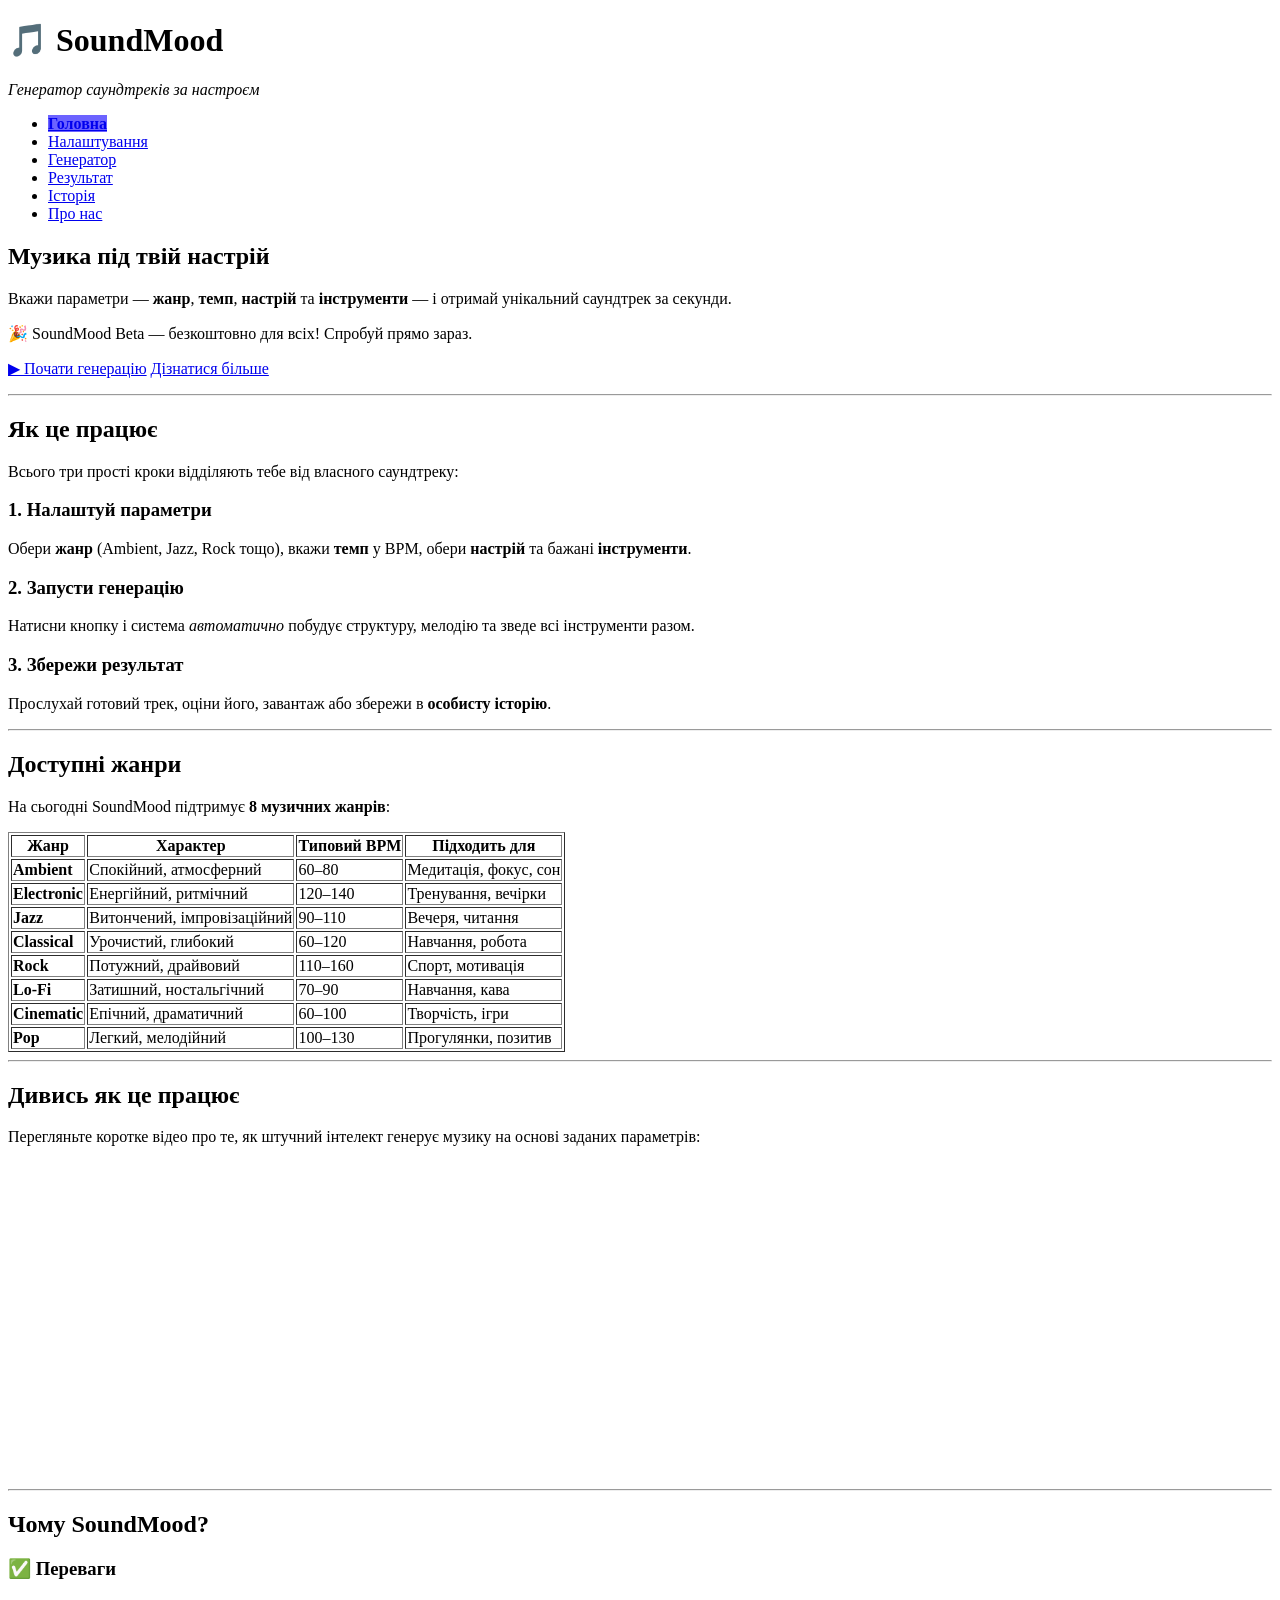
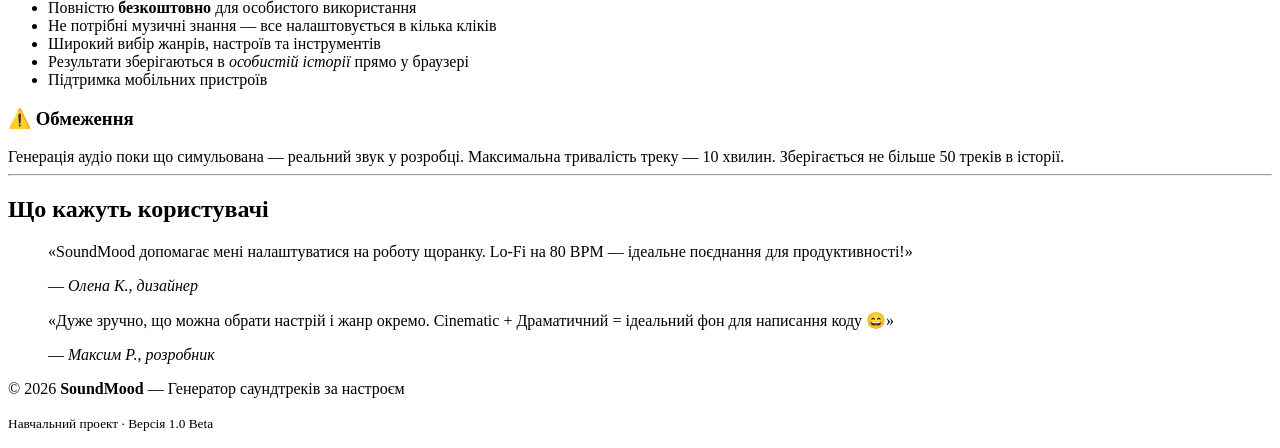
==== commit af9c2912: "added js" ====
--- a/index.html
+++ b/index.html
@@ -4,7 +4,7 @@
   <meta charset="UTF-8"/>
   <meta name="viewport" content="width=device-width, initial-scale=1.0"/>
   <title>SoundMood — Генератор саундтреків</title>
-  <link rel="stylesheet" href="style.css"/>
+  <link rel="stylesheet" href="css/style.css"/>
 </head>
 <body>
 
@@ -23,10 +23,9 @@
   </nav>
 </header>
 
-<hr/>
-
 <main>
 
+  <!-- Герой секція -->
   <section>
     <h2>Музика під твій настрій</h2>
     <p>
@@ -34,54 +33,53 @@
       <strong>настрій</strong> та <strong>інструменти</strong> —
       і отримай унікальний саундтрек за секунди.
     </p>
+
+    <div class="highlight">
+      🎉 SoundMood Beta — безкоштовно для всіх! Спробуй прямо зараз.
+    </div>
+
     <p>
-      <a href="generator.html"><button>▶ Почати генерацію</button></a>
-
-      <a href="about.html"><button>Дізнатися більше</button></a>
-      <a href="about.html" class="btn btn-grow">Дізнатися більше</a>
+      <a href="generator.html" class="btn">▶ Почати генерацію</a>
+      <a href="about.html" class="btn">Дізнатися більше</a>
     </p>
   </section>
 
   <hr/>
 
-  <div class="row-3">
-
-    <div>
+  <!-- Як це працює -->
   <section>
     <h2>Як це працює</h2>
     <p>Всього три прості кроки відділяють тебе від власного саундтреку:</p>
 
-    <ol>
-      <li>
-        <h3>Налаштуй параметри</h3>
-        <p>
-          Обери <strong>жанр</strong> (Ambient, Jazz, Rock тощо),
-          вкажи <strong>темп</strong> у BPM,
-          обери <strong>настрій</strong> та бажані <strong>інструменти</strong>.
-        </p>
-      </li>
-      <li>
-        <h3>Запусти генерацію</h3>
-        <p>
-          Натисни кнопку і система <em>автоматично</em> побудує структуру,
-          мелодію та зведе всі інструменти разом.
-        </p>
-      </li>
-      <li>
-        <h3>Збережи результат</h3>
-        <p>
-          Прослухай готовий трек, оціни його, завантаж або
-          збережи в <strong>особисту історію</strong>.
-        </p>
-      </li>
-    </ol>
-  </section>
-  </div>
+    <div class="card">
+      <h3>1. Налаштуй параметри</h3>
+      <p>
+        Обери <strong>жанр</strong> (Ambient, Jazz, Rock тощо),
+        вкажи <strong>темп</strong> у BPM,
+        обери <strong>настрій</strong> та бажані <strong>інструменти</strong>.
+      </p>
+    </div>
+
+    <div class="card">
+      <h3>2. Запусти генерацію</h3>
+      <p>
+        Натисни кнопку і система <em>автоматично</em> побудує структуру,
+        мелодію та зведе всі інструменти разом.
+      </p>
+    </div>
+
+    <div class="card">
+      <h3>3. Збережи результат</h3>
+      <p>
+        Прослухай готовий трек, оціни його, завантаж або
+        збережи в <strong>особисту історію</strong>.
+      </p>
+    </div>
+  </section>
 
   <hr/>
 
   <!-- Доступні жанри -->
-    <div>
   <section>
     <h2>Доступні жанри</h2>
     <p>На сьогодні SoundMood підтримує <strong>8 музичних жанрів</strong>:</p>
@@ -147,14 +145,11 @@
       </tbody>
     </table>
   </section>
-    </div>
 
   <hr/>
 
   <!-- Відео -->
-    <div>
-  <section>
-
+  <section>
     <h2>Дивись як це працює</h2>
     <p>
       Перегляньте коротке відео про те, як штучний інтелект
@@ -170,11 +165,8 @@
             allow="accelerometer; autoplay; clipboard-write; encrypted-media; gyroscope; picture-in-picture; web-share"
             allowfullscreen>
     </iframe>
-
-  </section>
-    </div>
-
-  </div>
+  </section>
+
   <hr/>
 
   <!-- Переваги -->
@@ -190,48 +182,40 @@
       <li>Підтримка мобільних пристроїв</li>
     </ul>
 
-    <h3>⚠️ Обмеження (поточна версія)</h3>
-    <ul>
-      <li>Генерація аудіо поки що <em>симульована</em> — реальний звук у розробці</li>
-      <li>Максимальна тривалість треку — <strong>10 хвилин</strong></li>
-      <li>Зберігається не більше <strong>50 треків</strong> в історії</li>
-    </ul>
-  </section>
-
-  <hr/>
-
-  <!-- Цитата -->
+    <h3>⚠️ Обмеження</h3>
+    <div class="warning">
+      Генерація аудіо поки що симульована — реальний звук у розробці.
+      Максимальна тривалість треку — 10 хвилин.
+      Зберігається не більше 50 треків в історії.
+    </div>
+  </section>
+
+  <hr/>
+
+  <!-- Цитати -->
   <section>
     <h2>Що кажуть користувачі</h2>
 
     <blockquote>
-      <p>
-        «SoundMood допомагає мені налаштуватися на роботу щоранку.
-        Lo-Fi на 80 BPM — ідеальне поєднання для продуктивності!»
-      </p>
+      <p>«SoundMood допомагає мені налаштуватися на роботу щоранку.
+        Lo-Fi на 80 BPM — ідеальне поєднання для продуктивності!»</p>
       <footer>— <cite>Олена К., дизайнер</cite></footer>
     </blockquote>
 
     <blockquote>
-      <p>
-        «Дуже зручно, що можна обрати настрій і жанр окремо.
-        Cinematic + Драматичний = ідеальний фон для написання коду 😄»
-      </p>
+      <p>«Дуже зручно, що можна обрати настрій і жанр окремо.
+        Cinematic + Драматичний = ідеальний фон для написання коду 😄»</p>
       <footer>— <cite>Максим Р., розробник</cite></footer>
     </blockquote>
   </section>
 
-
-
-
 </main>
-
-<hr/>
 
 <footer>
   <p>© 2026 <strong>SoundMood</strong> — Генератор саундтреків за настроєм</p>
   <p><small>Навчальний проект · Версія 1.0 Beta</small></p>
 </footer>
 
+<script src="script.js"></script>
 </body>
 </html>
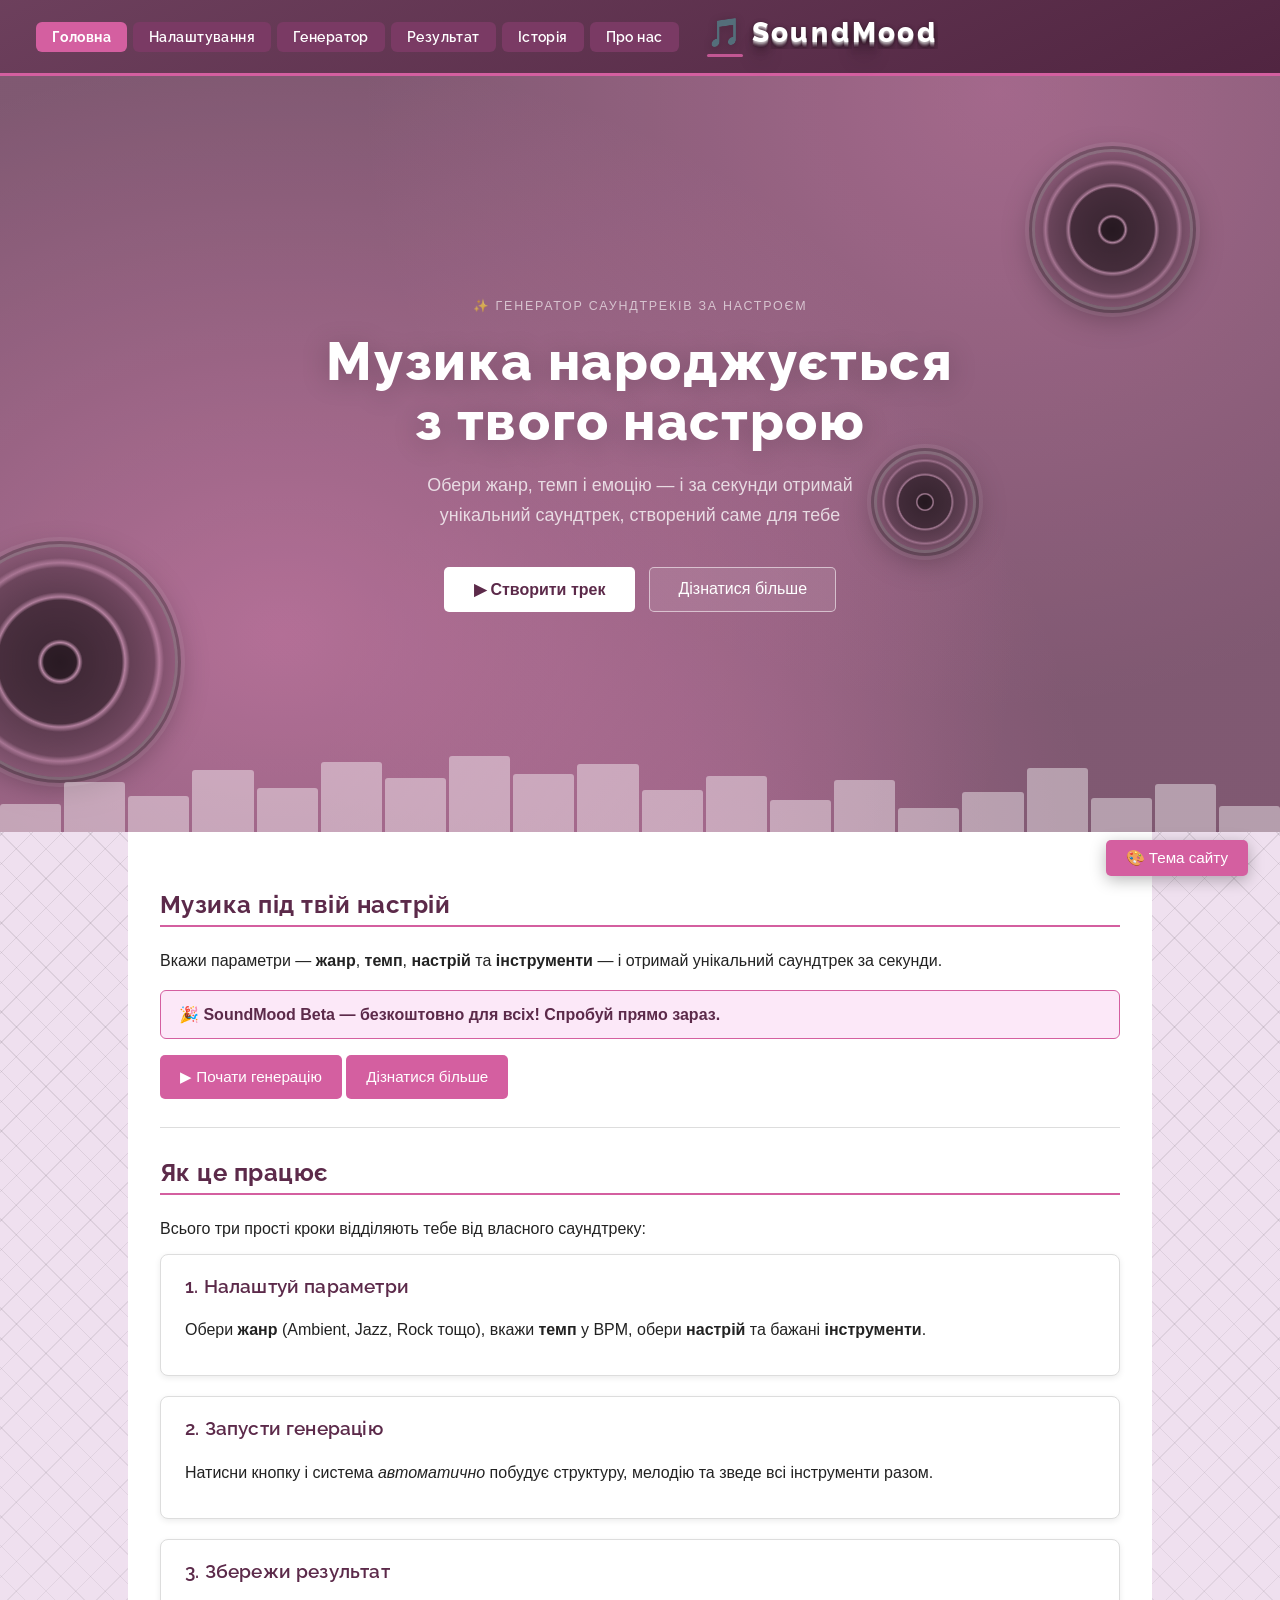
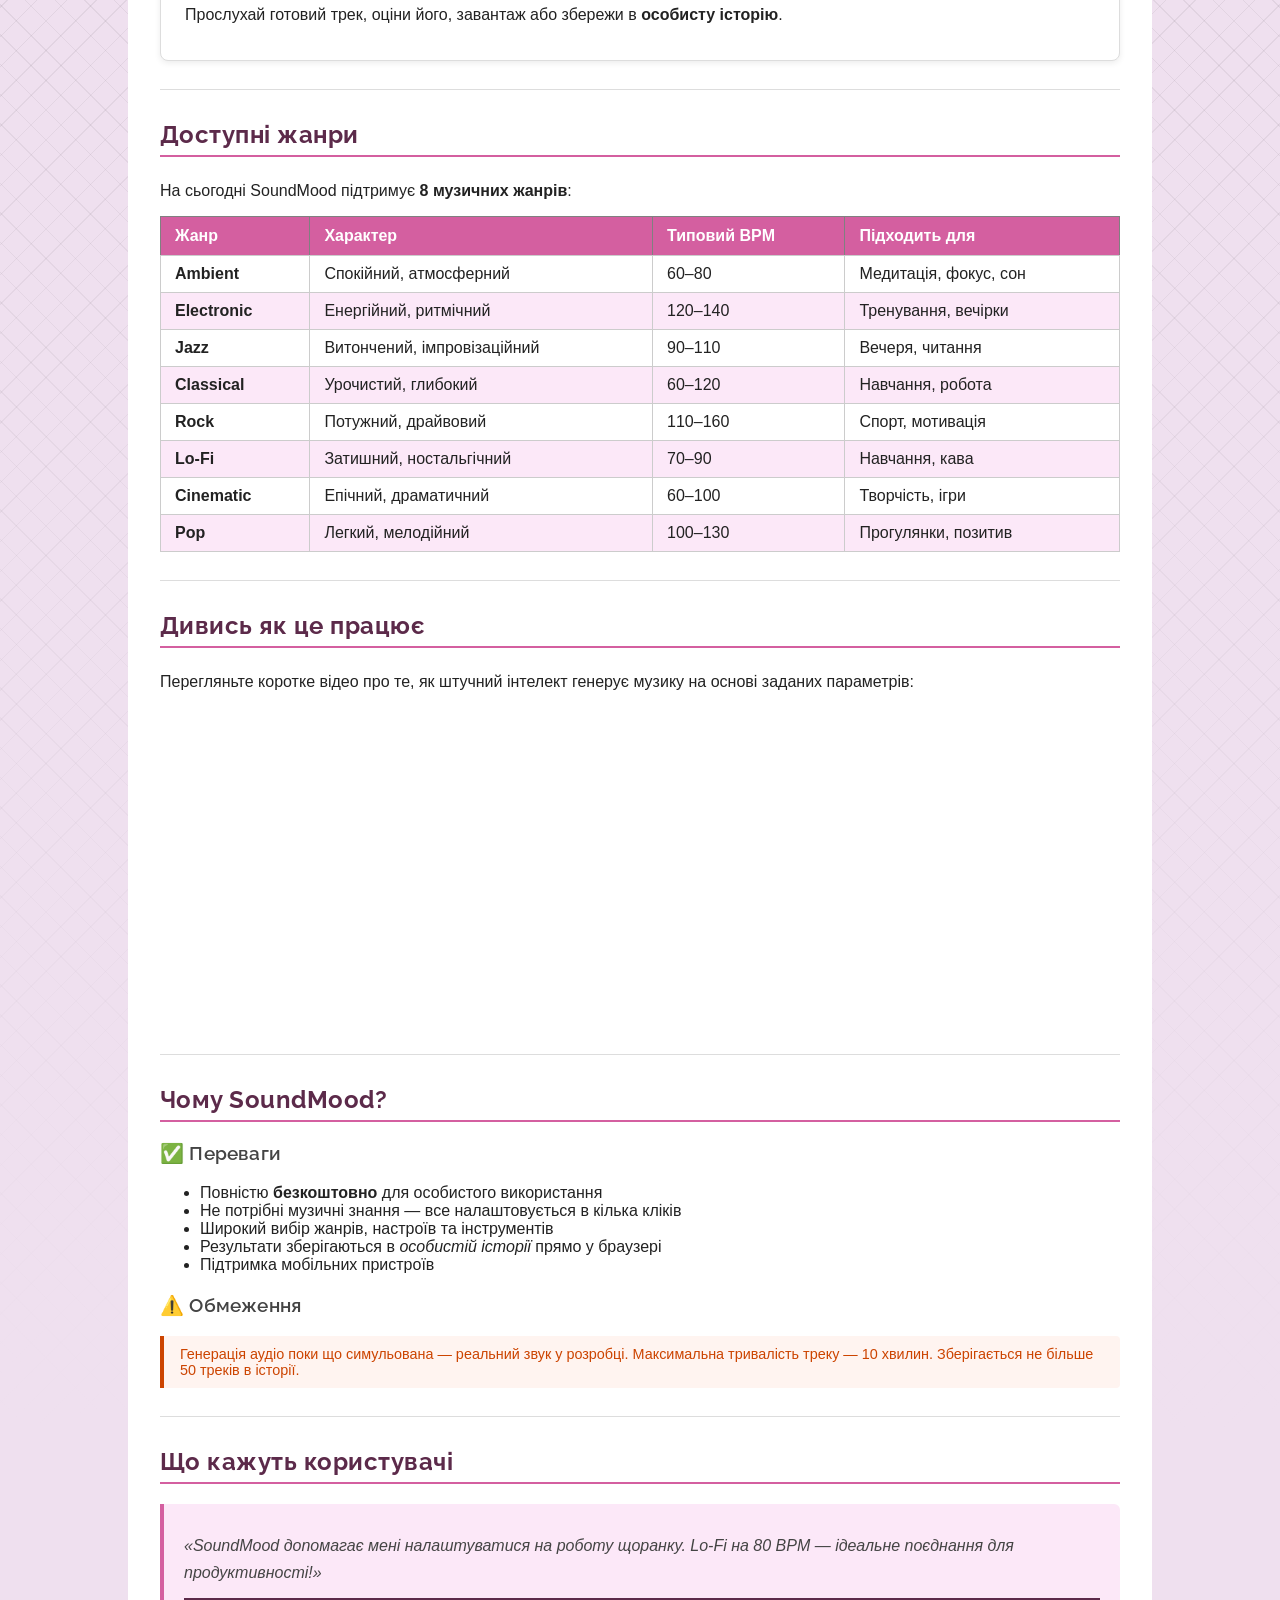
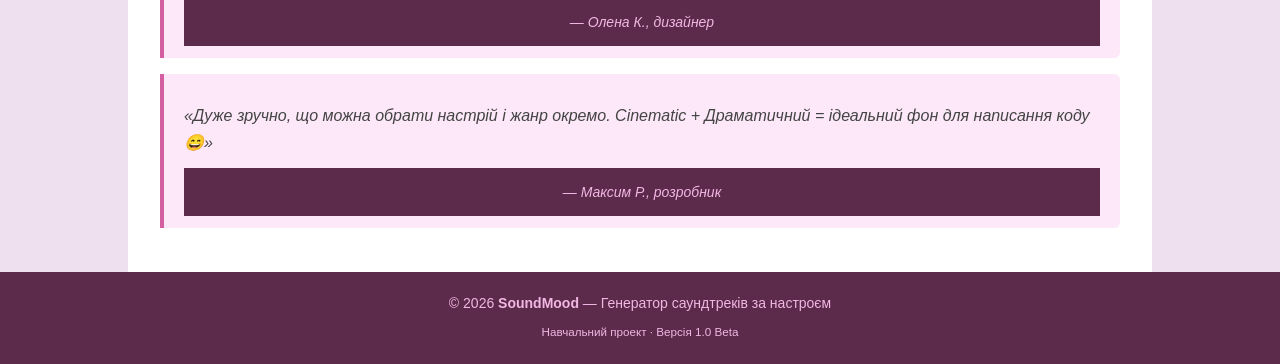
==== commit 1ad3fefa: "added paralax" ====
--- a/index.html
+++ b/index.html
@@ -4,7 +4,7 @@
   <meta charset="UTF-8"/>
   <meta name="viewport" content="width=device-width, initial-scale=1.0"/>
   <title>SoundMood — Генератор саундтреків</title>
-  <link rel="stylesheet" href="css/style.css"/>
+  <link rel="stylesheet" href="style.css"/>
 </head>
 <body>
 
@@ -23,6 +23,77 @@
   </nav>
 </header>
 
+<!-- ===== HERO PARALLAX BANNER ===== -->
+<div class="hero-banner">
+  <div class="hero-parallax-bg"></div>
+
+  <div class="hero-notes" aria-hidden="true">
+    <span class="note n1">♪</span>
+    <span class="note n2">♫</span>
+    <span class="note n3">♬</span>
+    <span class="note n4">♩</span>
+    <span class="note n5">🎵</span>
+    <span class="note n6">♪</span>
+    <span class="note n7">♫</span>
+    <span class="note n8">♬</span>
+    <span class="note n9">🎶</span>
+    <span class="note n10">♩</span>
+    <span class="note n11">🎵</span>
+    <span class="note n12">♪</span>
+    <span class="note n13">♫</span>
+    <span class="note n14">♬</span>
+    <span class="note n15">♩</span>
+    <span class="note n16">🎶</span>
+    <span class="note n17">♪</span>
+    <span class="note n18">♫</span>
+    <span class="note n19">♬</span>
+    <span class="note n20">🎵</span>
+    <span class="note n21">♩</span>
+    <span class="note n22">♪</span>
+    <span class="note n23">♫</span>
+    <span class="note n24">♬</span>
+    <span class="note n25">🎶</span>
+  </div>
+
+  <div class="hero-subs" aria-hidden="true">
+    <div class="subwoofer sw-1">
+      <span class="sw-ripple"></span>
+      <span class="sw-ripple"></span>
+      <span class="sw-ripple"></span>
+    </div>
+    <div class="subwoofer sw-2">
+      <span class="sw-ripple"></span>
+      <span class="sw-ripple"></span>
+      <span class="sw-ripple"></span>
+    </div>
+    <div class="subwoofer sw-3">
+      <span class="sw-ripple"></span>
+      <span class="sw-ripple"></span>
+      <span class="sw-ripple"></span>
+    </div>
+  </div>
+
+  <div class="hero-wave" aria-hidden="true">
+    <span></span><span></span><span></span><span></span><span></span>
+    <span></span><span></span><span></span><span></span><span></span>
+    <span></span><span></span><span></span><span></span><span></span>
+    <span></span><span></span><span></span><span></span><span></span>
+  </div>
+
+  <div class="hero-content">
+    <p class="hero-label">✨ Генератор саундтреків за настроєм</p>
+    <h2 class="hero-title">Музика народжується<br>з твого настрою</h2>
+    <p class="hero-sub">
+      Обери жанр, темп і емоцію — і за секунди отримай<br>
+      унікальний саундтрек, створений саме для тебе
+    </p>
+    <div class="hero-cta">
+      <a href="generator.html" class="btn hero-btn-main">▶ Створити трек</a>
+      <a href="about.html" class="btn hero-btn-alt">Дізнатися більше</a>
+    </div>
+  </div>
+</div>
+
 <main>
 
   <!-- Герой секція -->
--- a/style.css
+++ b/style.css
@@ -0,0 +1,956 @@
+@import url('https://fonts.googleapis.com/css2?family=Raleway:wght@400;600;700;800&display=swap');
+
+/* ===== CSS Custom Properties — Default: Sakura ===== */
+:root {
+    --color-primary:     #5c2a4a;
+    --color-accent:      #d45fa0;
+    --color-accent-dark: #a83d7a;
+    --color-nav-bg:      #7a3a64;
+    --color-light-text:  #f0b8e2;
+    --color-light-bg:    #fce8f8;
+    --color-table-even:  #fce8f8;
+    --color-table-hover: #f5d0ef;
+    --color-body-bg:     #efe0ef;
+    --accent-rgb:        212, 95, 160;
+}
+
+/* ===== THEMES ===== */
+[data-theme="classic"] {
+    --color-primary:     #2c2c6c;
+    --color-accent:      #6c63ff;
+    --color-accent-dark: #4a42cc;
+    --color-nav-bg:      #3d3d8f;
+    --color-light-text:  #c0bfff;
+    --color-light-bg:    #f0efff;
+    --color-table-even:  #ececff;
+    --color-table-hover: #dcdcff;
+    --color-body-bg:     #f4f4f4;
+    --accent-rgb:        108, 99, 255;
+}
+
+[data-theme="amber"] {
+    --color-primary:     #7a3a00;
+    --color-accent:      #e07800;
+    --color-accent-dark: #b35a00;
+    --color-nav-bg:      #9e4e00;
+    --color-light-text:  #ffd9a0;
+    --color-light-bg:    #fff5e6;
+    --color-table-even:  #fff5e6;
+    --color-table-hover: #ffecd5;
+    --color-body-bg:     #fdf0d5;
+    --accent-rgb:        224, 120, 0;
+}
+
+[data-theme="neon"] {
+    --color-primary:     #0a2640;
+    --color-accent:      #00bfff;
+    --color-accent-dark: #0099cc;
+    --color-nav-bg:      #0e3d5c;
+    --color-light-text:  #9ee8ff;
+    --color-light-bg:    #e6f8ff;
+    --color-table-even:  #e6f8ff;
+    --color-table-hover: #ccefff;
+    --color-body-bg:     #d5f0fa;
+    --accent-rgb:        0, 191, 255;
+}
+
+[data-theme="ocean"] {
+    --color-primary:     #0a3d3a;
+    --color-accent:      #00a896;
+    --color-accent-dark: #008070;
+    --color-nav-bg:      #0d5450;
+    --color-light-text:  #9ee8e2;
+    --color-light-bg:    #e6f8f6;
+    --color-table-even:  #e6f8f6;
+    --color-table-hover: #ccefe8;
+    --color-body-bg:     #d5f0ec;
+    --accent-rgb:        0, 168, 150;
+}
+
+[data-theme="midnight"] {
+    --color-primary:     #1a0a3c;
+    --color-accent:      #9b5de5;
+    --color-accent-dark: #7c3aed;
+    --color-nav-bg:      #2d1060;
+    --color-light-text:  #d4aaff;
+    --color-light-bg:    #f2eaff;
+    --color-table-even:  #f2eaff;
+    --color-table-hover: #e5d5ff;
+    --color-body-bg:     #ede0ff;
+    --accent-rgb:        155, 93, 229;
+}
+
+/* ===== BASE ===== */
+body {
+    font-family: Arial, sans-serif;
+    font-size: 16px;
+    background-color: var(--color-body-bg);
+    background-image:
+        linear-gradient(to bottom, transparent 0%, transparent 30%, var(--color-body-bg) 85%),
+        repeating-linear-gradient( 45deg,
+            transparent 0px, transparent 20px,
+            rgba(0,0,0,0.08) 20px, rgba(0,0,0,0.08) 21px
+        ),
+        repeating-linear-gradient(-45deg,
+            transparent 0px, transparent 20px,
+            rgba(0,0,0,0.08) 20px, rgba(0,0,0,0.08) 21px
+        );
+    color: #222222;
+    margin: 0;
+    padding: 0;
+}
+
+h1, h2, h3, h4, h5, h6 {
+    font-family: 'Raleway', Arial, sans-serif;
+}
+
+h1 {
+    font-size: 2em;
+    font-weight: 800;
+    color: var(--color-primary);
+    margin-bottom: 6px;
+}
+
+h2 {
+    font-size: 1.5em;
+    font-weight: 700;
+    color: var(--color-primary);
+    border-bottom: 2px solid var(--color-accent);
+    padding-bottom: 6px;
+    margin-top: 30px;
+    letter-spacing: 0.02em;
+}
+
+h3 {
+    font-size: 1.2em;
+    font-weight: 600;
+    color: #444444;
+    letter-spacing: 0.01em;
+}
+
+p {
+    line-height: 1.7;
+    margin-bottom: 12px;
+}
+
+a {
+    color: var(--color-accent);
+    text-decoration: none;
+}
+
+a:hover {
+    text-decoration: underline;
+    color: var(--color-accent-dark);
+}
+
+table {
+    border-collapse: collapse;
+    width: 100%;
+    margin-bottom: 20px;
+}
+
+th {
+    background-color: var(--color-accent);
+    color: #ffffff;
+    padding: 10px 14px;
+    text-align: left;
+}
+
+td {
+    padding: 9px 14px;
+    border: 1px solid #cccccc;
+}
+
+tr:nth-child(even) {
+    background-color: var(--color-table-even);
+}
+
+tr:hover {
+    background-color: var(--color-table-hover);
+}
+
+fieldset {
+    border: 1px solid #cccccc;
+    border-radius: 6px;
+    padding: 16px 20px;
+    margin-bottom: 16px;
+}
+
+legend {
+    padding: 0 8px;
+    color: var(--color-primary);
+}
+
+input[type="text"],
+input[type="email"],
+input[type="search"],
+input[type="number"],
+select,
+textarea {
+    border: 1px solid #bbbbbb;
+    border-radius: 4px;
+    padding: 7px 10px;
+    font-size: 0.95em;
+    width: 260px;
+    margin-top: 4px;
+}
+
+input[type="text"]:focus,
+input[type="email"]:focus,
+input[type="search"]:focus,
+input[type="number"]:focus,
+select:focus,
+textarea:focus {
+    outline: none;
+    border-color: var(--color-accent);
+    box-shadow: 0 0 0 2px rgba(var(--accent-rgb), 0.2);
+}
+
+blockquote {
+    border-left: 4px solid var(--color-accent);
+    background-color: var(--color-light-bg);
+    margin: 16px 0;
+    padding: 12px 20px;
+    font-style: italic;
+    color: #444444;
+    border-radius: 0 6px 6px 0;
+}
+
+hr {
+    border: none;
+    border-top: 1px solid #dddddd;
+    margin: 28px 0;
+}
+
+header {
+    background:
+        linear-gradient(155deg, rgba(255,255,255,0.10) 0%, rgba(0,0,0,0.12) 100%),
+        var(--color-primary);
+    color: #ffffff;
+    padding: 16px 36px;
+    display: flex;
+    align-items: center;
+    flex-wrap: wrap;
+    gap: 10px 28px;
+    border-bottom: 3px solid var(--color-accent);
+    box-shadow: 0 3px 18px rgba(0, 0, 0, 0.22);
+    position: relative;
+}
+
+header h1 {
+    font-family: 'Raleway', Arial, sans-serif;
+    font-weight: 800;
+    color: #ffffff;
+    margin: 0;
+    font-size: 1.75em;
+    letter-spacing: 0.06em;
+    text-shadow: 0 2px 10px rgba(0, 0, 0, 0.22);
+    flex: 1;
+    min-width: 160px;
+    order: 1;
+    white-space: nowrap;
+    cursor: pointer;
+    user-select: none;
+}
+
+/* ── Літери всередині лого ── */
+.logo-s {
+    color: #ffffff;
+    text-shadow:
+        0  1px 0   rgba(255,255,255,.30),
+        0  2px 0   rgba(255,255,255,.25),
+        0  3px 0   rgba(255,255,255,.18),
+        0  4px 0   rgba(255,255,255,.12),
+        0  5px 0   rgba(255,255,255,.08),
+        0  6px 1px rgba(0,0,0,.10),
+        0  0  5px  rgba(0,0,0,.10),
+        0  1px 3px rgba(0,0,0,.25),
+        0  3px 5px rgba(0,0,0,.18),
+        0  5px 10px rgba(0,0,0,.22),
+        0 10px 10px rgba(0,0,0,.18),
+        0 20px 20px rgba(0,0,0,.12);
+}
+
+.logo-h {
+    display: inline-block;
+    /* clip-path замість overflow:hidden — не зміщує baseline */
+    clip-path: inset(0);
+    max-width: 2.5ch;
+    opacity: 1;
+    vertical-align: baseline;
+    /* стиль для "ound" і "ood" */
+    color: #ffffff;
+    letter-spacing: .1em;
+    text-shadow:
+        0  1px 0   rgba(255,255,255,.30),
+        0  2px 0   rgba(255,255,255,.25),
+        0  3px 0   rgba(255,255,255,.18),
+        0  4px 0   rgba(255,255,255,.12),
+        0  5px 0   rgba(255,255,255,.08),
+        0  6px 1px rgba(0,0,0,.10),
+        0  0  5px  rgba(0,0,0,.10),
+        0  1px 3px rgba(0,0,0,.25),
+        0  3px 5px rgba(0,0,0,.18),
+        0  5px 10px rgba(0,0,0,.22),
+        0 10px 10px rgba(0,0,0,.18),
+        0 20px 20px rgba(0,0,0,.12);
+    /* Плавна поява при перемиканні compact → expanded */
+    transition: max-width 0.35s ease, opacity 0.28s ease;
+}
+
+/* Compact-режим: літери приховані */
+header h1.logo-compact .logo-h {
+    max-width: 0;
+    opacity: 0;
+    /* Швидке зникнення при прибиранні курсора */
+    transition: max-width 0.18s ease 0s, opacity 0.14s ease 0s;
+}
+
+/* Compact + hover: літери вилазять по черзі */
+header h1.logo-compact:hover .logo-h {
+    max-width: 2.5ch;
+    opacity: 1;
+}
+header h1.logo-compact:hover .lh1 { transition: max-width 0.30s ease 0.00s, opacity 0.24s ease 0.00s; }
+header h1.logo-compact:hover .lh2 { transition: max-width 0.30s ease 0.07s, opacity 0.24s ease 0.07s; }
+header h1.logo-compact:hover .lh3 { transition: max-width 0.30s ease 0.14s, opacity 0.24s ease 0.14s; }
+header h1.logo-compact:hover .lh4 { transition: max-width 0.30s ease 0.21s, opacity 0.24s ease 0.21s; }
+header h1.logo-compact:hover .lh5 { transition: max-width 0.30s ease 0.28s, opacity 0.24s ease 0.28s; }
+header h1.logo-compact:hover .lh6 { transition: max-width 0.30s ease 0.35s, opacity 0.24s ease 0.35s; }
+header h1.logo-compact:hover .lh7 { transition: max-width 0.30s ease 0.42s, opacity 0.24s ease 0.42s; }
+
+/* Акцентна риска під логотипом */
+header h1::after {
+    content: '';
+    display: block;
+    width: 36px;
+    height: 3px;
+    background: var(--color-accent);
+    border-radius: 2px;
+    margin-top: 5px;
+    opacity: 0.85;
+}
+
+header > p {
+    /* Підзаголовок прибираємо — він дублюється в hero-банері */
+    display: none;
+}
+
+nav ul {
+    list-style: none;
+    margin: 0;
+    padding: 0;
+    display: flex;
+    flex-wrap: wrap;
+    gap: 6px;
+    order: 2;
+}
+
+nav ul li {
+    display: inline;
+}
+
+nav ul li a {
+    display: inline-block;
+    padding: 7px 16px;
+    background-color: var(--color-nav-bg);
+    color: #ffffff;
+    border-radius: 6px;
+    font-family: 'Raleway', Arial, sans-serif;
+    font-size: 0.88em;
+    font-weight: 600;
+    letter-spacing: 0.03em;
+    text-decoration: none;
+    transition: background-color 0.2s, transform 0.15s;
+}
+
+nav ul li a:hover {
+    background-color: var(--color-accent);
+    color: #ffffff;
+    text-decoration: none;
+    transform: translateY(-2px);
+}
+
+nav ul li a:active {
+    background-color: var(--color-accent-dark);
+    transform: translateY(0);
+}
+
+nav ul li a.nav-active {
+    background-color: var(--color-accent);
+    font-weight: 700;
+}
+
+main {
+    max-width: 960px;
+    margin: 0 auto;
+    padding: 28px 32px;
+    background-color: #ffffff;
+    min-height: 70vh;
+}
+
+footer {
+    background-color: var(--color-primary);
+    color: var(--color-light-text);
+    text-align: center;
+    padding: 16px 32px;
+    font-size: 0.875em;
+    margin-top: 0;
+}
+
+footer p {
+    margin: 4px 0;
+    color: var(--color-light-text);
+}
+
+.btn {
+    display: inline-block;
+    padding: 9px 20px;
+    background-color: var(--color-accent);
+    color: #ffffff;
+    border: none;
+    border-radius: 5px;
+    font-size: 0.95em;
+    cursor: pointer;
+    text-decoration: none;
+    transition: background-color 0.2s, transform 0.2s;
+}
+
+.btn:hover {
+    background-color: var(--color-accent-dark);
+    color: #ffffff;
+    text-decoration: none;
+    transform: scale(1.06);
+    transition: background-color 0.2s, transform 0.2s;
+}
+
+.highlight {
+    background-color: var(--color-light-bg);
+    border: 1px solid var(--color-accent);
+    border-radius: 6px;
+    padding: 14px 18px;
+    margin: 16px 0;
+    color: var(--color-primary);
+    font-weight: bold;
+}
+
+.card {
+    background-color: #ffffff;
+    border: 1px solid #dddddd;
+    border-radius: 8px;
+    padding: 20px 24px;
+    margin-bottom: 20px;
+    box-shadow: 0 2px 6px rgba(0, 0, 0, 0.08);
+}
+
+.card h3 {
+    margin-top: 0;
+    color: var(--color-primary);
+}
+
+.warning {
+    color: #cc4400;
+    background-color: #fff4f0;
+    border-left: 4px solid #cc4400;
+    padding: 10px 16px;
+    border-radius: 0 4px 4px 0;
+    font-size: 0.9em;
+}
+
+.badge {
+    display: inline-block;
+    background-color: var(--color-accent);
+    color: #ffffff;
+    font-size: 0.75em;
+    padding: 3px 9px;
+    border-radius: 99px;
+    font-weight: bold;
+    letter-spacing: 0.03em;
+}
+
+button[type="submit"],
+button[type="button"] {
+    background-color: var(--color-accent);
+    color: #ffffff;
+    border: none;
+    padding: 9px 20px;
+    border-radius: 5px;
+    font-size: 0.95em;
+    cursor: pointer;
+    margin-right: 8px;
+    margin-top: 6px;
+    transition: background-color 0.2s;
+}
+
+button[type="submit"]:hover,
+button[type="button"]:hover {
+    background-color: var(--color-accent-dark);
+}
+
+button[type="reset"] {
+    background-color: #888888;
+    color: #ffffff;
+    border: none;
+    padding: 9px 20px;
+    border-radius: 5px;
+    font-size: 0.95em;
+    cursor: pointer;
+    margin-right: 8px;
+    margin-top: 6px;
+    transition: background-color 0.2s;
+}
+
+button[type="reset"]:hover {
+    background-color: #555555;
+}
+
+/* ===== HERO PARALLAX BANNER ===== */
+.hero-banner {
+    position: relative;
+    height: 84vh;
+    min-height: 500px;
+    overflow: hidden;
+    display: flex;
+    align-items: center;
+    justify-content: center;
+}
+
+.hero-parallax-bg {
+    position: absolute;
+    top: -30%;
+    left: 0;
+    right: 0;
+    bottom: -30%;
+    background:
+        linear-gradient(rgba(255,255,255,0.22), rgba(255,255,255,0.22)),
+        radial-gradient(ellipse at 22% 65%, rgba(var(--accent-rgb), 0.55) 0%, transparent 52%),
+        radial-gradient(ellipse at 78% 20%, rgba(var(--accent-rgb), 0.38) 0%, transparent 45%),
+        radial-gradient(ellipse at 55% 90%, rgba(var(--accent-rgb), 0.28) 0%, transparent 40%),
+        var(--color-primary);
+    will-change: transform;
+}
+
+/* Нотки, що летять вгору */
+.hero-notes {
+    position: absolute;
+    inset: 0;
+    pointer-events: none;
+    overflow: hidden;
+}
+
+.note {
+    position: absolute;
+    bottom: -10%;
+    color: rgba(255, 255, 255, 0.85);
+    animation: noteFloat linear infinite;
+    user-select: none;
+    line-height: 1;
+    transition: translate 0.35s ease-out;
+}
+
+.n1  { left:  5%; font-size: 2.4em; animation-duration: 13s; animation-delay:   0s; }
+.n2  { left: 14%; font-size: 1.6em; animation-duration:  9s; animation-delay:  -3s; }
+.n3  { left: 25%; font-size: 2.9em; animation-duration: 16s; animation-delay:  -7s; }
+.n4  { left: 37%; font-size: 1.5em; animation-duration: 11s; animation-delay:  -1s; }
+.n5  { left: 50%; font-size: 2.2em; animation-duration: 12s; animation-delay:  -9s; }
+.n6  { left: 63%; font-size: 1.9em; animation-duration:  8s; animation-delay:  -4s; }
+.n7  { left: 74%; font-size: 2.6em; animation-duration: 14s; animation-delay:  -2s; }
+.n8  { left: 87%; font-size: 1.7em; animation-duration: 10s; animation-delay:  -6s; }
+.n9  { left: 43%; font-size: 3.2em; animation-duration: 19s; animation-delay: -12s; }
+.n10 { left:  2%; font-size: 1.3em; animation-duration:  8s; animation-delay:  -5s; }
+.n11 { left:  9%; font-size: 2.1em; animation-duration: 15s; animation-delay: -10s; }
+.n12 { left: 19%; font-size: 1.5em; animation-duration:  9s; animation-delay:  -2s; }
+.n13 { left: 30%; font-size: 2.7em; animation-duration: 13s; animation-delay:  -8s; }
+.n14 { left: 34%; font-size: 1.8em; animation-duration:  8s; animation-delay:  -4s; }
+.n15 { left: 47%; font-size: 1.6em; animation-duration: 10s; animation-delay:  -3s; }
+.n16 { left: 55%; font-size: 3.1em; animation-duration: 18s; animation-delay: -14s; }
+.n17 { left: 59%; font-size: 1.5em; animation-duration:  9s; animation-delay:  -7s; }
+.n18 { left: 68%; font-size: 2.5em; animation-duration: 12s; animation-delay:  -1s; }
+.n19 { left: 78%; font-size: 1.8em; animation-duration:  8s; animation-delay:  -5s; }
+.n20 { left: 83%; font-size: 2.8em; animation-duration: 16s; animation-delay: -11s; }
+.n21 { left: 92%; font-size: 1.4em; animation-duration: 10s; animation-delay:  -6s; }
+.n22 { left: 97%; font-size: 2.0em; animation-duration: 14s; animation-delay:  -9s; }
+.n23 { left: 11%; font-size: 3.4em; animation-duration: 21s; animation-delay: -15s; }
+.n24 { left: 70%; font-size: 1.2em; animation-duration:  7s; animation-delay:  -3s; }
+.n25 { left: 89%; font-size: 2.3em; animation-duration: 11s; animation-delay: -16s; }
+
+@keyframes noteFloat {
+    0%   { transform: translateY(0)      rotate(-8deg); opacity: 0;    }
+    7%   {                                              opacity: 0.55; }
+    85%  {                                              opacity: 0.35; }
+    100% { transform: translateY(-115vh) rotate(18deg); opacity: 0;    }
+}
+
+/* Саббуфери-декорації */
+.hero-subs {
+    position: absolute;
+    inset: 0;
+    pointer-events: none;
+}
+
+.subwoofer {
+    position: absolute;
+    border-radius: 50%;
+    pointer-events: auto;
+    cursor: pointer;
+    overflow: visible;
+    /* Зовнішнє кільце рамки */
+    box-shadow:
+        0 0 0 3px  rgba(255,255,255,0.18),
+        0 0 0 6px  rgba(0,0,0,0.25),
+        0 0 0 10px rgba(255,255,255,0.07),
+        0 8px 32px rgba(0,0,0,0.35);
+    background: radial-gradient(circle,
+        rgba(0,0,0,0.75)   0%,      /* пилозахисний ковпак — центр */
+        rgba(0,0,0,0.72)   10%,
+        rgba(255,255,255,0.20) 12%,  /* бліквкільце ковпака */
+        rgba(0,0,0,0.60)   14%,
+        rgba(0,0,0,0.55)   38%,      /* конус дифузора */
+        rgba(255,255,255,0.15) 40%,  /* підвіс (surround) */
+        rgba(0,0,0,0.40)   43%,
+        rgba(0,0,0,0.32)   58%,      /* центруюча шайба */
+        rgba(255,255,255,0.10) 61%,  /* внутрішній край рамки */
+        rgba(0,0,0,0.22)   64%,
+        rgba(0,0,0,0.10)   76%,
+        rgba(255,255,255,0.14) 79%,  /* зовнішній торець рамки */
+        rgba(0,0,0,0.08)   82%,
+        transparent        88%
+    );
+    transition: filter 0.15s, box-shadow 0.15s;
+}
+
+/* Три розміри */
+.sw-1 { width: 230px; height: 230px; left:  -55px; bottom:  55px; }
+.sw-2 { width: 155px; height: 155px; right:  7%;   top:     10%;  }
+.sw-3 { width:  96px; height:  96px; right: 24%;   top:     50%;  }
+
+/* Вібрація при наведенні */
+.subwoofer:hover {
+    animation: swVibrate 0.10s linear infinite;
+    filter: brightness(1.25) drop-shadow(0 0 14px rgba(var(--accent-rgb), 0.7));
+    box-shadow:
+        0 0 0 3px  rgba(255,255,255,0.30),
+        0 0 0 6px  rgba(0,0,0,0.20),
+        0 0 0 14px rgba(var(--accent-rgb), 0.20),
+        0 8px 40px rgba(0,0,0,0.40);
+}
+
+@keyframes swVibrate {
+    0%   { transform: translate( 0px,  0px) scale(1.000); }
+    14%  { transform: translate(-3px,  1px) scale(1.014); }
+    28%  { transform: translate( 3px, -2px) scale(0.986); }
+    42%  { transform: translate(-2px,  3px) scale(1.010); }
+    57%  { transform: translate( 2px, -1px) scale(0.990); }
+    71%  { transform: translate(-3px,  2px) scale(1.016); }
+    85%  { transform: translate( 3px, -2px) scale(0.984); }
+    100% { transform: translate(-1px,  1px) scale(1.000); }
+}
+
+/* Хвилі звуку — невидимі за замовчуванням */
+.sw-ripple {
+    position: absolute;
+    inset: 0;
+    border-radius: 50%;
+    border: 2.5px solid rgba(255,255,255,0);
+    pointer-events: none;
+}
+
+/* Запускаємо хвилі тільки при hover */
+.subwoofer:hover .sw-ripple:nth-child(1) {
+    animation: swRipple 1.5s ease-out infinite 0.00s;
+}
+.subwoofer:hover .sw-ripple:nth-child(2) {
+    animation: swRipple 1.5s ease-out infinite 0.50s;
+}
+.subwoofer:hover .sw-ripple:nth-child(3) {
+    animation: swRipple 1.5s ease-out infinite 1.00s;
+}
+
+@keyframes swRipple {
+    0%   { transform: scale(1.0); border-color: rgba(255,255,255,0.55); opacity: 1;   }
+    100% { transform: scale(3.2); border-color: rgba(255,255,255,0.00); opacity: 0;   }
+}
+
+/* Анімовані стовпці звукової хвилі внизу банера */
+.hero-wave {
+    position: absolute;
+    bottom: 0;
+    left: 0;
+    right: 0;
+    height: 76px;
+    display: flex;
+    align-items: flex-end;
+    gap: 3px;
+    overflow: hidden;
+}
+
+.hero-wave span {
+    flex: 1;
+    background: rgba(255, 255, 255, 0.42);
+    border-radius: 3px 3px 0 0;
+    transform-origin: bottom center;
+    min-height: 6px;
+    animation: waveBar ease-in-out infinite alternate;
+}
+
+.hero-wave span:nth-child(1)  { height: 28px; animation-duration: 0.90s; animation-delay: 0.00s; }
+.hero-wave span:nth-child(2)  { height: 50px; animation-duration: 1.10s; animation-delay: 0.08s; }
+.hero-wave span:nth-child(3)  { height: 36px; animation-duration: 0.70s; animation-delay: 0.16s; }
+.hero-wave span:nth-child(4)  { height: 62px; animation-duration: 1.30s; animation-delay: 0.04s; }
+.hero-wave span:nth-child(5)  { height: 44px; animation-duration: 0.85s; animation-delay: 0.22s; }
+.hero-wave span:nth-child(6)  { height: 70px; animation-duration: 1.15s; animation-delay: 0.12s; }
+.hero-wave span:nth-child(7)  { height: 54px; animation-duration: 0.95s; animation-delay: 0.20s; }
+.hero-wave span:nth-child(8)  { height: 76px; animation-duration: 1.00s; animation-delay: 0.00s; }
+.hero-wave span:nth-child(9)  { height: 58px; animation-duration: 0.75s; animation-delay: 0.18s; }
+.hero-wave span:nth-child(10) { height: 68px; animation-duration: 1.25s; animation-delay: 0.09s; }
+.hero-wave span:nth-child(11) { height: 42px; animation-duration: 0.80s; animation-delay: 0.26s; }
+.hero-wave span:nth-child(12) { height: 56px; animation-duration: 1.05s; animation-delay: 0.06s; }
+.hero-wave span:nth-child(13) { height: 32px; animation-duration: 0.88s; animation-delay: 0.14s; }
+.hero-wave span:nth-child(14) { height: 52px; animation-duration: 1.20s; animation-delay: 0.22s; }
+.hero-wave span:nth-child(15) { height: 24px; animation-duration: 0.65s; animation-delay: 0.10s; }
+.hero-wave span:nth-child(16) { height: 40px; animation-duration: 0.92s; animation-delay: 0.18s; }
+.hero-wave span:nth-child(17) { height: 64px; animation-duration: 1.18s; animation-delay: 0.03s; }
+.hero-wave span:nth-child(18) { height: 34px; animation-duration: 0.72s; animation-delay: 0.25s; }
+.hero-wave span:nth-child(19) { height: 48px; animation-duration: 1.08s; animation-delay: 0.11s; }
+.hero-wave span:nth-child(20) { height: 26px; animation-duration: 0.82s; animation-delay: 0.20s; }
+
+@keyframes waveBar {
+    from { transform: scaleY(0.18); opacity: 0.28; }
+    to   { transform: scaleY(1);    opacity: 0.55; }
+}
+
+/* Текст і кнопки всередині банера */
+.hero-content {
+    position: relative;
+    z-index: 2;
+    text-align: center;
+    color: #ffffff;
+    padding: 0 28px;
+    max-width: 720px;
+}
+
+.hero-label {
+    display: inline-block;
+    font-size: 0.78em;
+    letter-spacing: 0.14em;
+    text-transform: uppercase;
+    color: rgba(255, 255, 255, 0.62);
+    margin: 0 0 18px;
+    line-height: 1;
+}
+
+.hero-title {
+    font-family: 'Raleway', Arial, sans-serif;
+    font-size: clamp(1.9em, 5vw, 3.3em);
+    font-weight: 800;
+    letter-spacing: 0.03em;
+    line-height: 1.15;
+    margin: 0 0 18px;
+    color: #ffffff;
+    text-shadow: 0 3px 28px rgba(0, 0, 0, 0.22);
+    border: none;
+    padding: 0;
+}
+
+.hero-sub {
+    font-size: clamp(0.95em, 2vw, 1.12em);
+    color: rgba(255, 255, 255, 0.76);
+    margin: 0 0 36px;
+    line-height: 1.7;
+}
+
+.hero-cta {
+    display: flex;
+    gap: 14px;
+    justify-content: center;
+    flex-wrap: wrap;
+}
+
+.hero-btn-main {
+    background-color: #ffffff;
+    color: var(--color-primary);
+    font-weight: bold;
+    padding: 13px 30px;
+    font-size: 1em;
+}
+
+.hero-btn-main:hover {
+    background-color: rgba(255, 255, 255, 0.88);
+    color: var(--color-primary);
+    text-decoration: none;
+}
+
+.hero-btn-alt {
+    background-color: rgba(255, 255, 255, 0.1);
+    color: #ffffff;
+    border: 1.5px solid rgba(255, 255, 255, 0.55);
+    padding: 12px 28px;
+    font-size: 1em;
+}
+
+.hero-btn-alt:hover {
+    background-color: rgba(255, 255, 255, 0.2);
+    color: #ffffff;
+    border-color: #ffffff;
+    text-decoration: none;
+}
+
+/* ===== THEME SWITCHER ===== */
+.theme-switcher {
+    position: fixed;
+    bottom: 24px;
+    right: 24px;
+    z-index: 1000;
+}
+
+.theme-toggle-btn {
+    background-color: var(--color-primary);
+    color: #ffffff;
+    border: none;
+    border-radius: 50px;
+    padding: 10px 18px;
+    cursor: pointer;
+    font-size: 0.88em;
+    font-family: Arial, sans-serif;
+    box-shadow: 0 4px 16px rgba(0, 0, 0, 0.28);
+    display: flex;
+    align-items: center;
+    gap: 7px;
+    transition: background-color 0.2s, transform 0.15s;
+    white-space: nowrap;
+}
+
+.theme-toggle-btn:hover {
+    background-color: var(--color-accent);
+    transform: scale(1.05);
+}
+
+.theme-menu {
+    position: absolute;
+    bottom: calc(100% + 12px);
+    right: 0;
+    background: #ffffff;
+    border-radius: 14px;
+    box-shadow: 0 6px 30px rgba(0, 0, 0, 0.18);
+    padding: 10px;
+    display: none;
+    min-width: 215px;
+}
+
+.theme-menu.open {
+    display: block;
+    animation: themMenuIn 0.18s ease;
+}
+
+@keyframes themMenuIn {
+    from { opacity: 0; transform: translateY(8px); }
+    to   { opacity: 1; transform: translateY(0); }
+}
+
+.theme-menu-title {
+    font-size: 0.75em;
+    color: #999;
+    text-transform: uppercase;
+    letter-spacing: 0.07em;
+    padding: 4px 10px 8px;
+    border-bottom: 1px solid #eeeeee;
+    margin-bottom: 6px;
+    font-family: Arial, sans-serif;
+}
+
+.theme-option {
+    display: flex;
+    align-items: center;
+    gap: 10px;
+    padding: 8px 10px;
+    border-radius: 8px;
+    cursor: pointer;
+    transition: background 0.12s;
+    border: none;
+    background: none;
+    width: 100%;
+    text-align: left;
+    font-size: 0.9em;
+    font-family: Arial, sans-serif;
+    color: #222222;
+}
+
+.theme-option:hover {
+    background-color: #f5f5f5;
+}
+
+.theme-option.active {
+    background-color: #f0f0f0;
+    font-weight: bold;
+}
+
+.theme-swatch {
+    width: 22px;
+    height: 22px;
+    border-radius: 50%;
+    border: 2px solid rgba(0, 0, 0, 0.1);
+    flex-shrink: 0;
+}
+
+.theme-option-name {
+    flex: 1;
+}
+
+.theme-option-check {
+    font-size: 0.8em;
+    color: #888;
+    width: 14px;
+}
+
+/* ===== RESPONSIVE ===== */
+@media screen and (max-width: 768px) {
+    main {
+        padding: 18px 16px;
+    }
+
+    header {
+        padding: 14px 16px;
+        gap: 10px 16px;
+    }
+
+    header h1 {
+        font-size: 1.4em;
+    }
+
+    nav ul {
+        flex-direction: column;
+        gap: 4px;
+        width: 100%;
+    }
+
+    nav ul li a {
+        display: block;
+    }
+
+    table {
+        font-size: 0.85em;
+    }
+
+    input[type="text"],
+    input[type="email"],
+    input[type="search"],
+    input[type="number"],
+    select,
+    textarea {
+        width: 100%;
+    }
+
+    .theme-switcher {
+        bottom: 16px;
+        right: 16px;
+    }
+
+    .hero-banner {
+        height: 72vh;
+        min-height: 420px;
+    }
+
+    .hero-wave {
+        gap: 2px;
+    }
+}
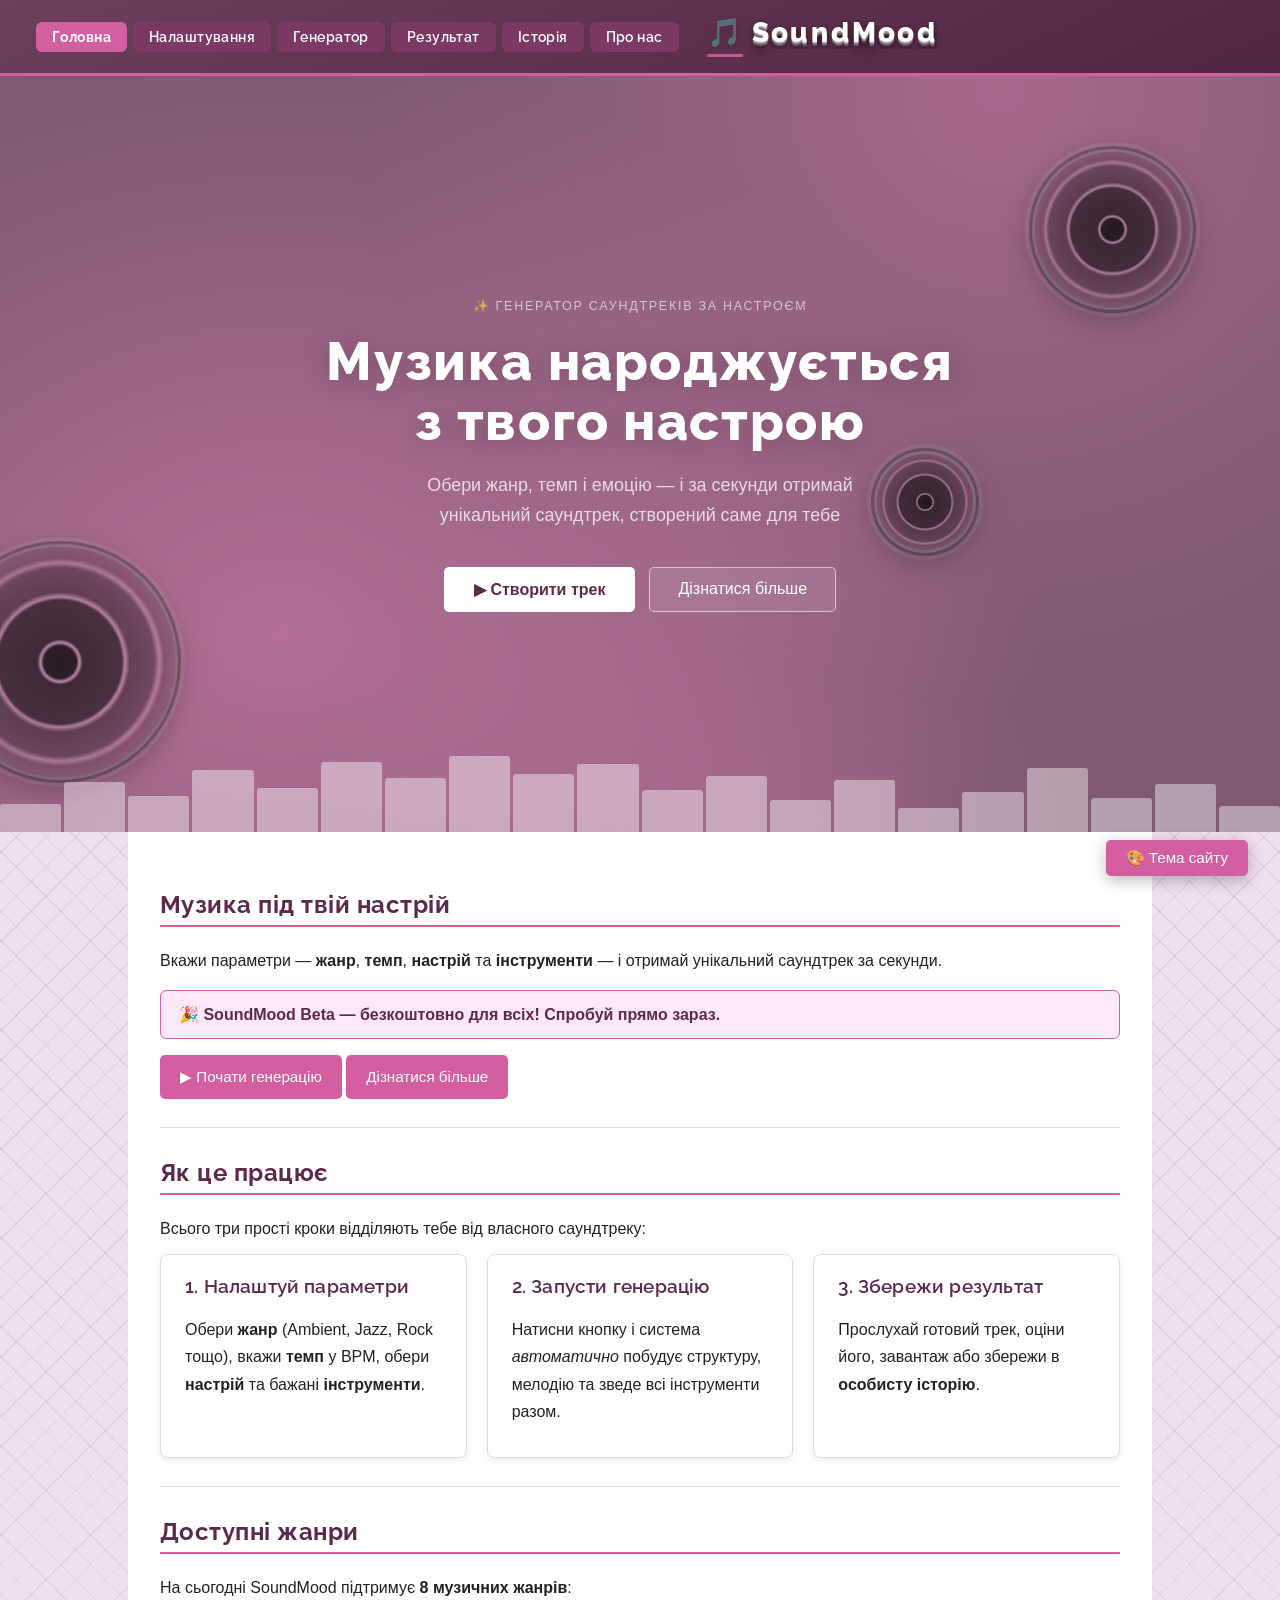
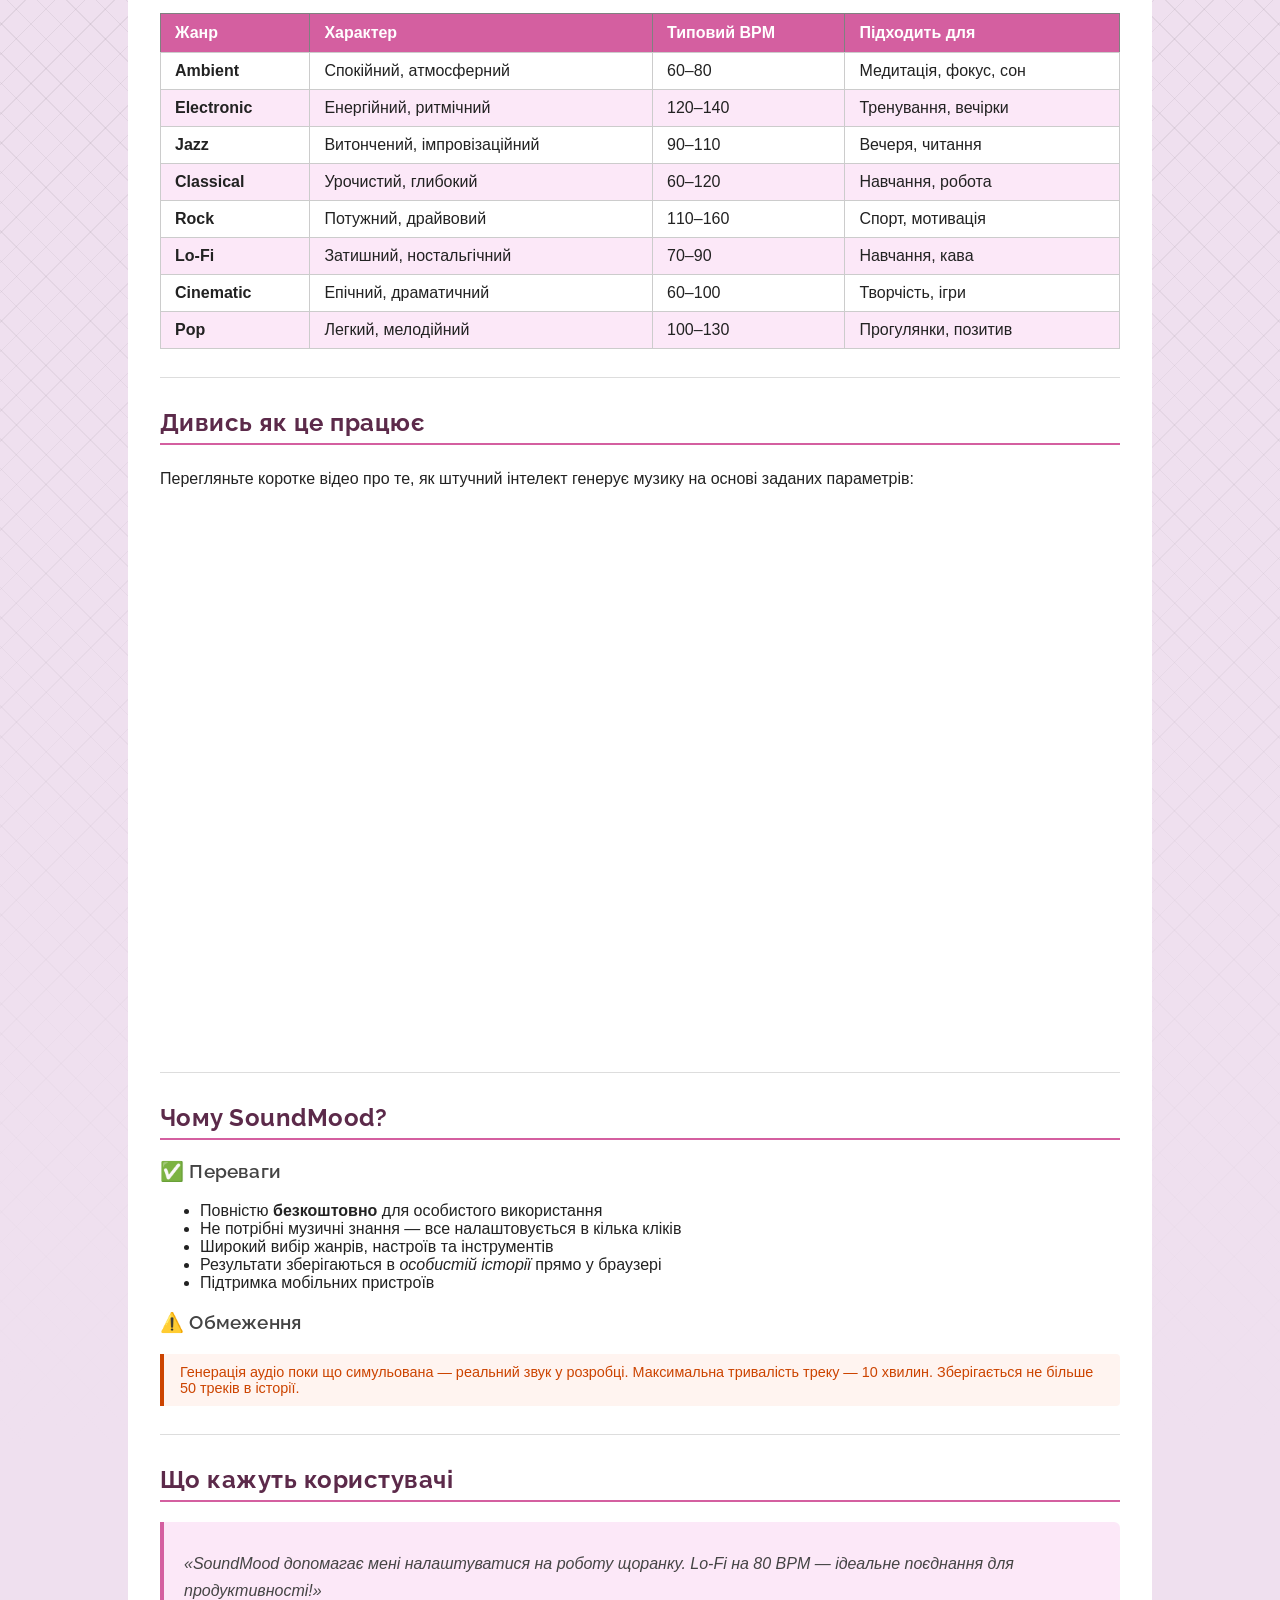
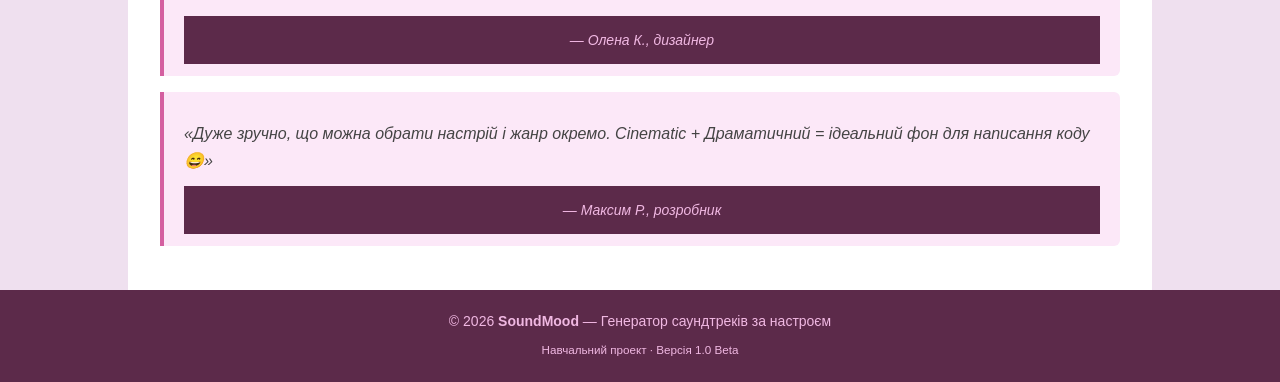
==== commit 575d74bc: "added adaptation for other devices" ====
--- a/index.html
+++ b/index.html
@@ -122,29 +122,31 @@
     <h2>Як це працює</h2>
     <p>Всього три прості кроки відділяють тебе від власного саундтреку:</p>
 
-    <div class="card">
-      <h3>1. Налаштуй параметри</h3>
-      <p>
-        Обери <strong>жанр</strong> (Ambient, Jazz, Rock тощо),
-        вкажи <strong>темп</strong> у BPM,
-        обери <strong>настрій</strong> та бажані <strong>інструменти</strong>.
-      </p>
-    </div>
-
-    <div class="card">
-      <h3>2. Запусти генерацію</h3>
-      <p>
-        Натисни кнопку і система <em>автоматично</em> побудує структуру,
-        мелодію та зведе всі інструменти разом.
-      </p>
-    </div>
-
-    <div class="card">
-      <h3>3. Збережи результат</h3>
-      <p>
-        Прослухай готовий трек, оціни його, завантаж або
-        збережи в <strong>особисту історію</strong>.
-      </p>
+    <div class="cards-grid">
+      <div class="card">
+        <h3>1. Налаштуй параметри</h3>
+        <p>
+          Обери <strong>жанр</strong> (Ambient, Jazz, Rock тощо),
+          вкажи <strong>темп</strong> у BPM,
+          обери <strong>настрій</strong> та бажані <strong>інструменти</strong>.
+        </p>
+      </div>
+
+      <div class="card">
+        <h3>2. Запусти генерацію</h3>
+        <p>
+          Натисни кнопку і система <em>автоматично</em> побудує структуру,
+          мелодію та зведе всі інструменти разом.
+        </p>
+      </div>
+
+      <div class="card">
+        <h3>3. Збережи результат</h3>
+        <p>
+          Прослухай готовий трек, оціни його, завантаж або
+          збережи в <strong>особисту історію</strong>.
+        </p>
+      </div>
     </div>
   </section>
 
--- a/style.css
+++ b/style.css
@@ -220,6 +220,28 @@
     border: none;
     border-top: 1px solid #dddddd;
     margin: 28px 0;
+}
+
+/* ===== RESPONSIVE MEDIA ===== */
+img {
+    max-width: 100%;
+    height: auto;
+    display: block;
+}
+
+audio {
+    max-width: 100%;
+    width: 100%;
+}
+
+iframe {
+    max-width: 100%;
+    width: 100%;
+    aspect-ratio: 16 / 9;
+    height: auto;
+    display: block;
+    border: none;
+    border-radius: 6px;
 }
 
 header {
@@ -795,6 +817,56 @@
     text-decoration: none;
 }
 
+/* ===== CARDS GRID ===== */
+.cards-grid {
+    display: grid;
+    grid-template-columns: repeat(auto-fit, minmax(240px, 1fr));
+    gap: 20px;
+    margin-bottom: 20px;
+}
+
+.cards-grid .card {
+    margin-bottom: 0;
+}
+
+/* ===== HAMBURGER BUTTON ===== */
+.hamburger-btn {
+    display: none;
+    flex-direction: column;
+    justify-content: space-between;
+    width: 28px;
+    height: 21px;
+    background: none;
+    border: none;
+    cursor: pointer;
+    padding: 0;
+    order: 2;
+    flex-shrink: 0;
+}
+
+.hamburger-btn span {
+    display: block;
+    width: 100%;
+    height: 3px;
+    background: #ffffff;
+    border-radius: 2px;
+    transition: transform 0.3s ease, opacity 0.3s ease;
+    transform-origin: center;
+}
+
+.hamburger-btn.active span:nth-child(1) {
+    transform: translateY(9px) rotate(45deg);
+}
+
+.hamburger-btn.active span:nth-child(2) {
+    opacity: 0;
+    transform: scaleX(0);
+}
+
+.hamburger-btn.active span:nth-child(3) {
+    transform: translateY(-9px) rotate(-45deg);
+}
+
 /* ===== THEME SWITCHER ===== */
 .theme-switcher {
     position: fixed;
@@ -903,34 +975,72 @@
 }
 
 /* ===== RESPONSIVE ===== */
+
+/* ── Tablet (≤ 1024 px) ── */
+@media screen and (max-width: 1024px) {
+    main {
+        max-width: 100%;
+        padding: 24px 28px;
+    }
+
+    header {
+        padding: 14px 24px;
+    }
+}
+
+/* ── Mobile (≤ 768 px) ── */
 @media screen and (max-width: 768px) {
     main {
-        padding: 18px 16px;
+        padding: 16px 14px;
     }
 
     header {
-        padding: 14px 16px;
-        gap: 10px 16px;
+        padding: 12px 16px;
+        gap: 8px 12px;
     }
 
     header h1 {
-        font-size: 1.4em;
+        font-size: 1.35em;
+    }
+
+    /* Hamburger visible, nav collapses */
+    .hamburger-btn {
+        display: flex;
+    }
+
+    nav {
+        order: 3;
+        width: 100%;
+        max-height: 0;
+        overflow: hidden;
+        transition: max-height 0.35s ease;
+    }
+
+    nav.nav-open {
+        max-height: 600px;
     }
 
     nav ul {
         flex-direction: column;
         gap: 4px;
+        padding: 8px 0 4px;
         width: 100%;
     }
 
     nav ul li a {
         display: block;
-    }
-
+        text-align: center;
+    }
+
+    /* Scrollable tables */
     table {
-        font-size: 0.85em;
-    }
-
+        display: block;
+        overflow-x: auto;
+        white-space: nowrap;
+        font-size: 0.83em;
+    }
+
+    /* Full-width form inputs */
     input[type="text"],
     input[type="email"],
     input[type="search"],
@@ -938,19 +1048,126 @@
     select,
     textarea {
         width: 100%;
-    }
-
-    .theme-switcher {
-        bottom: 16px;
-        right: 16px;
-    }
-
+        box-sizing: border-box;
+    }
+
+    input[type="range"] {
+        width: 100%;
+        margin-top: 6px;
+        display: block;
+    }
+
+    /* Hero banner */
     .hero-banner {
-        height: 72vh;
-        min-height: 420px;
+        height: 65vh;
+        min-height: 360px;
+    }
+
+    .hero-content {
+        padding: 0 16px;
+    }
+
+    .hero-subs {
+        display: none;
     }
 
     .hero-wave {
         gap: 2px;
     }
-}
+
+    .hero-cta {
+        flex-direction: column;
+        align-items: center;
+        gap: 10px;
+    }
+
+    .hero-btn-main,
+    .hero-btn-alt {
+        width: 100%;
+        max-width: 280px;
+        text-align: center;
+        box-sizing: border-box;
+    }
+
+    /* Cards grid → single column */
+    .cards-grid {
+        grid-template-columns: 1fr;
+        gap: 14px;
+    }
+
+    /* Fieldset */
+    fieldset {
+        padding: 12px 14px;
+    }
+
+    /* Buttons wrap on small screens */
+    .btn {
+        margin-bottom: 6px;
+    }
+
+    /* Theme switcher */
+    .theme-switcher {
+        bottom: 14px;
+        right: 14px;
+    }
+
+    .theme-toggle-btn {
+        padding: 8px 14px;
+        font-size: 0.82em;
+    }
+}
+
+/* ── Small phone (≤ 480 px) ── */
+@media screen and (max-width: 480px) {
+    body {
+        font-size: 15px;
+    }
+
+    header h1 {
+        font-size: 1.15em;
+    }
+
+    h2 {
+        font-size: 1.25em;
+    }
+
+    h3 {
+        font-size: 1.05em;
+    }
+
+    main {
+        padding: 10px 10px;
+    }
+
+    .hero-banner {
+        height: 52vh;
+        min-height: 300px;
+    }
+
+    .hero-wave {
+        height: 44px;
+    }
+
+    .card {
+        padding: 14px 16px;
+    }
+
+    blockquote {
+        padding: 10px 12px;
+        font-size: 0.92em;
+    }
+
+    th, td {
+        padding: 6px 8px;
+    }
+
+    .theme-toggle-btn {
+        padding: 7px 10px;
+        font-size: 0.76em;
+    }
+
+    .theme-menu {
+        min-width: 180px;
+        right: 0;
+    }
+}
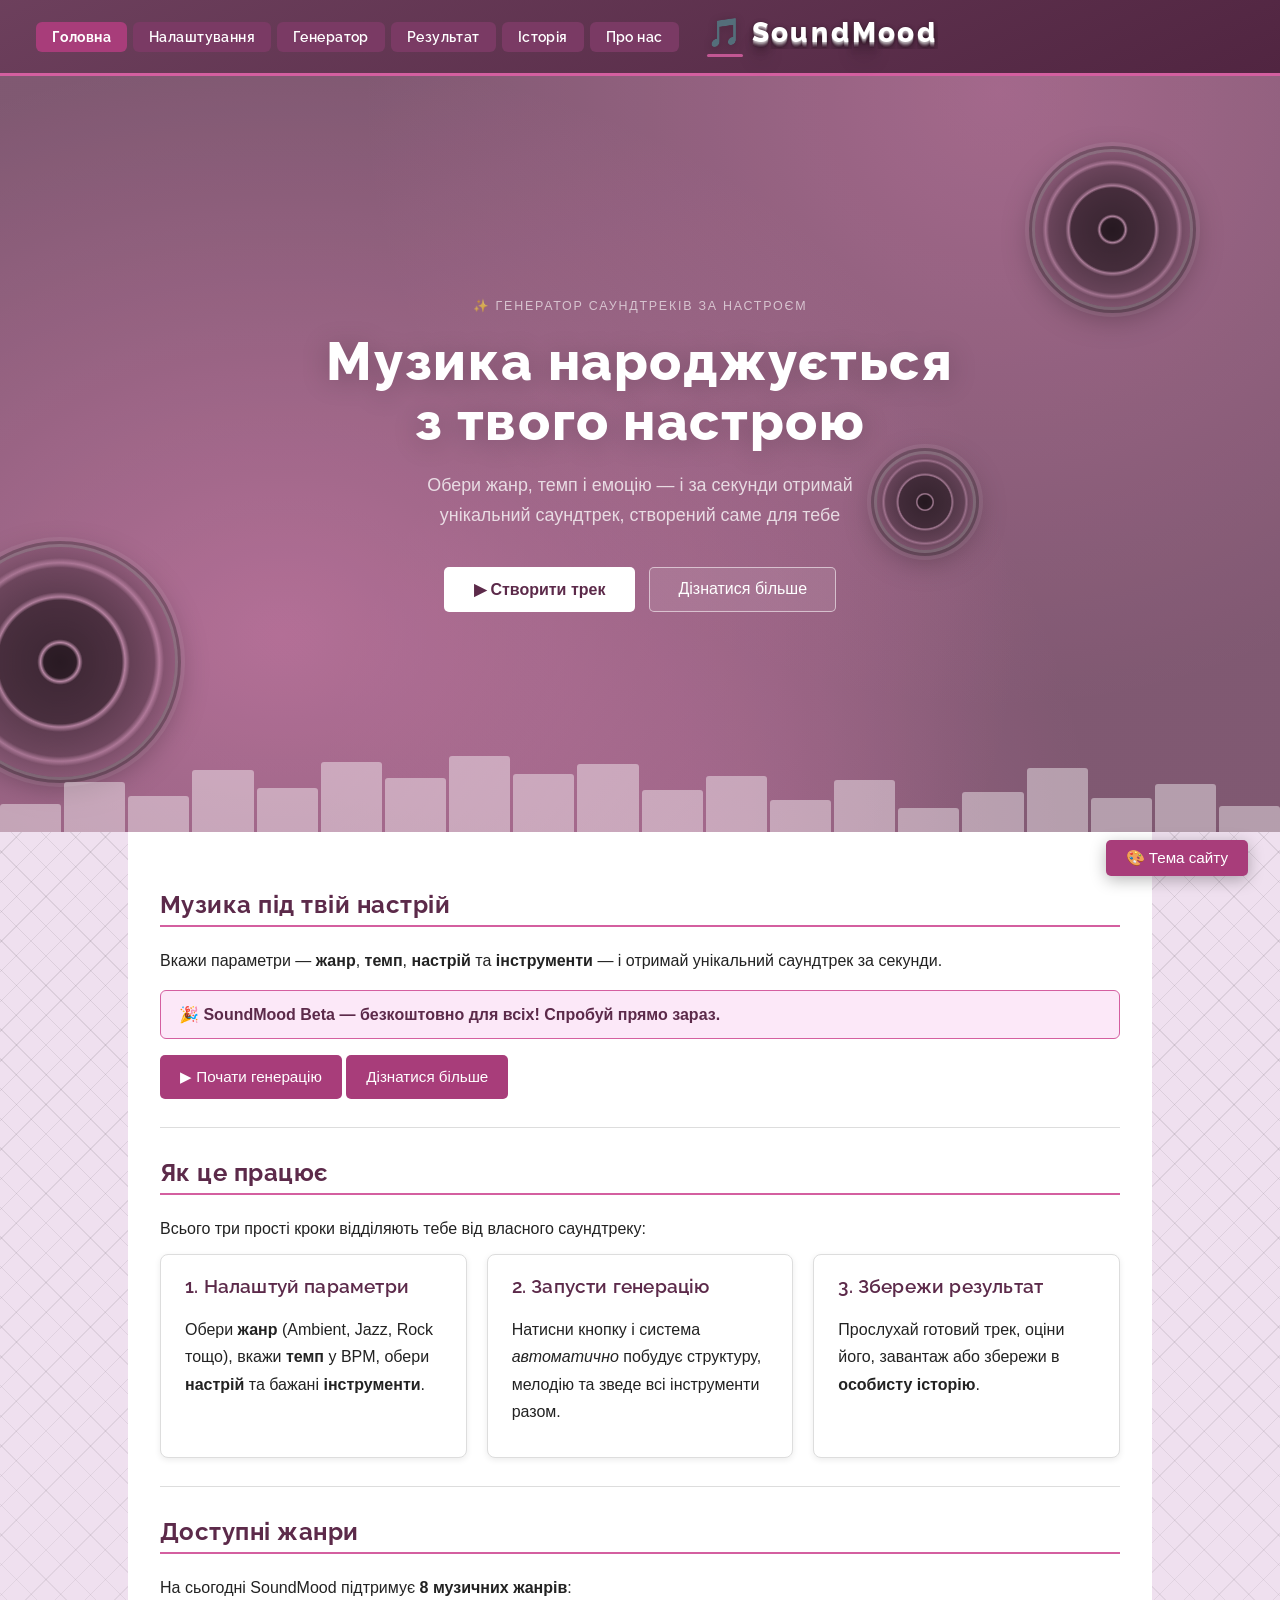
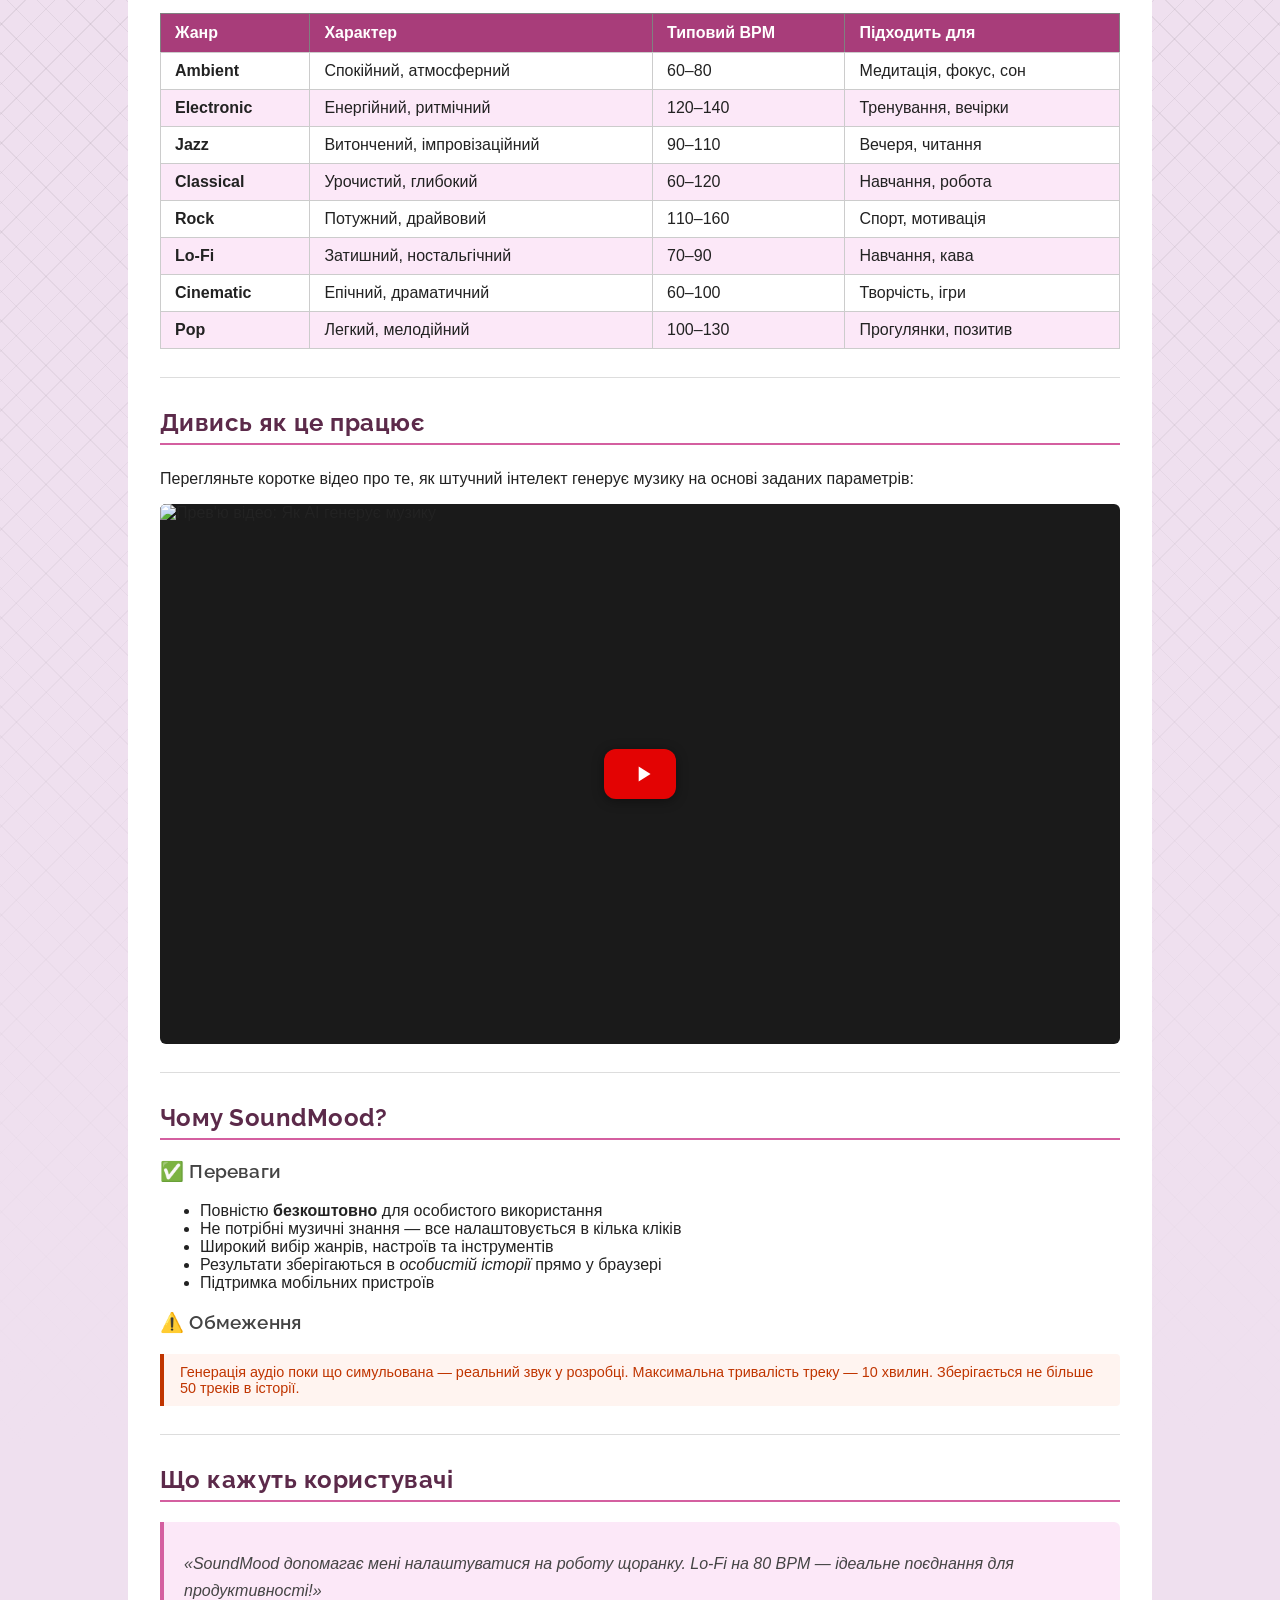
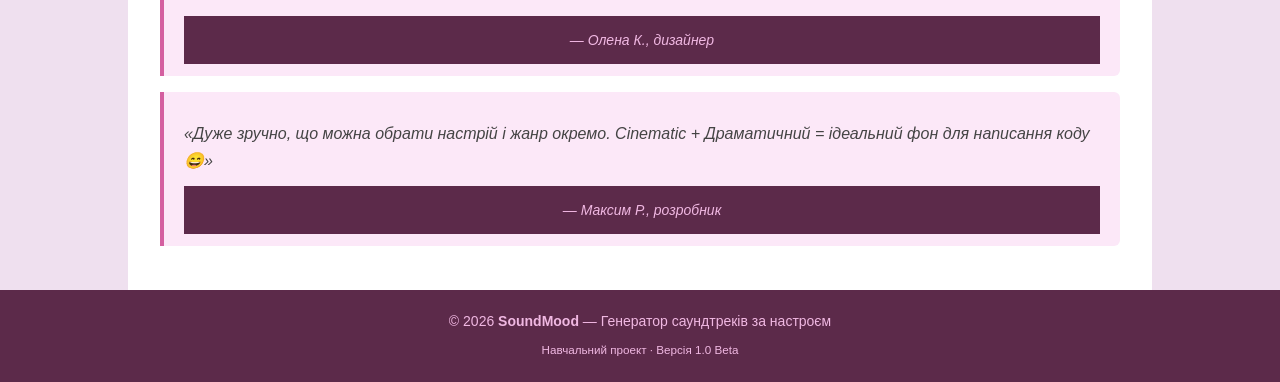
==== commit 43c8130a: "Semi-final result" ====
--- a/index.html
+++ b/index.html
@@ -4,6 +4,10 @@
   <meta charset="UTF-8"/>
   <meta name="viewport" content="width=device-width, initial-scale=1.0"/>
   <title>SoundMood — Генератор саундтреків</title>
+  <script>try{var _t=localStorage.getItem('soundmood-theme');if(_t&&_t!=='sakura')document.documentElement.setAttribute('data-theme',_t);}catch(e){}</script>
+  <link rel="preconnect" href="https://fonts.googleapis.com">
+  <link rel="preconnect" href="https://fonts.gstatic.com" crossorigin>
+  <link rel="stylesheet" href="https://fonts.googleapis.com/css2?family=Raleway:wght@400;600;700;800&display=swap">
   <link rel="stylesheet" href="style.css"/>
 </head>
 <body>
@@ -229,15 +233,21 @@
       генерує музику на основі заданих параметрів:
     </p>
 
-    <iframe
-            width="560"
-            height="315"
-            src="https://www.youtube.com/embed/89yDiQ8WkNg?si=QuWkalCaR1E6Y22K"
-            title="Як AI генерує музику"
-            frameborder="0"
-            allow="accelerometer; autoplay; clipboard-write; encrypted-media; gyroscope; picture-in-picture; web-share"
-            allowfullscreen>
-    </iframe>
+    <div class="youtube-facade"
+         data-video-id="89yDiQ8WkNg"
+         data-title="Як AI генерує музику"
+         role="button"
+         tabindex="0"
+         aria-label="Відтворити відео: Як AI генерує музику">
+      <img src="https://i.ytimg.com/vi/89yDiQ8WkNg/hqdefault.jpg"
+           alt="Прев'ю відео: Як AI генерує музику"
+           loading="lazy">
+      <div class="yt-play-btn" aria-hidden="true">
+        <svg viewBox="0 0 24 24" xmlns="http://www.w3.org/2000/svg">
+          <path d="M8 5v14l11-7z"/>
+        </svg>
+      </div>
+    </div>
   </section>
 
   <hr/>
@@ -289,6 +299,6 @@
   <p><small>Навчальний проект · Версія 1.0 Beta</small></p>
 </footer>
 
-<script src="script.js"></script>
+<script src="script.js" defer></script>
 </body>
 </html>
--- a/style.css
+++ b/style.css
@@ -1,5 +1,3 @@
-@import url('https://fonts.googleapis.com/css2?family=Raleway:wght@400;600;700;800&display=swap');
-
 /* ===== CSS Custom Properties — Default: Sakura ===== */
 :root {
     --color-primary:     #5c2a4a;
@@ -44,7 +42,7 @@
 [data-theme="neon"] {
     --color-primary:     #0a2640;
     --color-accent:      #00bfff;
-    --color-accent-dark: #0099cc;
+    --color-accent-dark: #0077aa;
     --color-nav-bg:      #0e3d5c;
     --color-light-text:  #9ee8ff;
     --color-light-bg:    #e6f8ff;
@@ -150,7 +148,7 @@
 }
 
 th {
-    background-color: var(--color-accent);
+    background-color: var(--color-accent-dark);
     color: #ffffff;
     padding: 10px 14px;
     text-align: left;
@@ -387,7 +385,7 @@
 }
 
 nav ul li a:hover {
-    background-color: var(--color-accent);
+    background-color: var(--color-accent-dark);
     color: #ffffff;
     text-decoration: none;
     transform: translateY(-2px);
@@ -395,11 +393,12 @@
 
 nav ul li a:active {
     background-color: var(--color-accent-dark);
+    filter: brightness(0.85);
     transform: translateY(0);
 }
 
 nav ul li a.nav-active {
-    background-color: var(--color-accent);
+    background-color: var(--color-accent-dark);
     font-weight: 700;
 }
 
@@ -428,22 +427,23 @@
 .btn {
     display: inline-block;
     padding: 9px 20px;
-    background-color: var(--color-accent);
+    background-color: var(--color-accent-dark);
     color: #ffffff;
     border: none;
     border-radius: 5px;
     font-size: 0.95em;
     cursor: pointer;
     text-decoration: none;
-    transition: background-color 0.2s, transform 0.2s;
+    transition: background-color 0.2s, transform 0.2s, filter 0.2s;
 }
 
 .btn:hover {
     background-color: var(--color-accent-dark);
+    filter: brightness(0.85);
     color: #ffffff;
     text-decoration: none;
     transform: scale(1.06);
-    transition: background-color 0.2s, transform 0.2s;
+    transition: background-color 0.2s, transform 0.2s, filter 0.2s;
 }
 
 .highlight {
@@ -471,9 +471,9 @@
 }
 
 .warning {
-    color: #cc4400;
+    color: #c03500;
     background-color: #fff4f0;
-    border-left: 4px solid #cc4400;
+    border-left: 4px solid #c03500;
     padding: 10px 16px;
     border-radius: 0 4px 4px 0;
     font-size: 0.9em;
@@ -481,7 +481,7 @@
 
 .badge {
     display: inline-block;
-    background-color: var(--color-accent);
+    background-color: var(--color-accent-dark);
     color: #ffffff;
     font-size: 0.75em;
     padding: 3px 9px;
@@ -492,7 +492,7 @@
 
 button[type="submit"],
 button[type="button"] {
-    background-color: var(--color-accent);
+    background-color: var(--color-accent-dark);
     color: #ffffff;
     border: none;
     padding: 9px 20px;
@@ -501,16 +501,17 @@
     cursor: pointer;
     margin-right: 8px;
     margin-top: 6px;
-    transition: background-color 0.2s;
+    transition: background-color 0.2s, filter 0.2s;
 }
 
 button[type="submit"]:hover,
 button[type="button"]:hover {
     background-color: var(--color-accent-dark);
+    filter: brightness(0.85);
 }
 
 button[type="reset"] {
-    background-color: #888888;
+    background-color: #6c6c6c;
     color: #ffffff;
     border: none;
     padding: 9px 20px;
@@ -829,6 +830,80 @@
     margin-bottom: 0;
 }
 
+/* ===== YOUTUBE FACADE ===== */
+.youtube-facade {
+    position: relative;
+    aspect-ratio: 16 / 9;
+    background: #1a1a1a;
+    cursor: pointer;
+    max-width: 100%;
+    border-radius: 6px;
+    overflow: hidden;
+    display: block;
+    margin-bottom: 20px;
+}
+
+.youtube-facade img {
+    width: 100%;
+    height: 100%;
+    object-fit: cover;
+    display: block;
+    transition: filter 0.25s;
+    border-radius: 0;
+    margin-bottom: 0;
+}
+
+.youtube-facade:hover img,
+.youtube-facade:focus img {
+    filter: brightness(0.7);
+}
+
+.youtube-facade:focus {
+    outline: 3px solid var(--color-accent);
+    outline-offset: 3px;
+}
+
+.yt-play-btn {
+    position: absolute;
+    top: 50%;
+    left: 50%;
+    transform: translate(-50%, -50%);
+    width: 72px;
+    height: 50px;
+    background: rgba(255, 0, 0, 0.88);
+    border-radius: 12px;
+    display: flex;
+    align-items: center;
+    justify-content: center;
+    pointer-events: none;
+    transition: background 0.15s, transform 0.15s;
+    box-shadow: 0 2px 12px rgba(0, 0, 0, 0.4);
+}
+
+.youtube-facade:hover .yt-play-btn,
+.youtube-facade:focus .yt-play-btn {
+    background: #ff0000;
+    transform: translate(-50%, -50%) scale(1.1);
+}
+
+.yt-play-btn svg {
+    width: 26px;
+    height: 26px;
+    fill: #ffffff;
+    margin-left: 5px;
+}
+
+.youtube-facade iframe {
+    position: absolute;
+    top: 0;
+    left: 0;
+    width: 100%;
+    height: 100%;
+    border: none;
+    border-radius: 0;
+    aspect-ratio: auto;
+}
+
 /* ===== HAMBURGER BUTTON ===== */
 .hamburger-btn {
     display: none;
@@ -893,7 +968,8 @@
 }
 
 .theme-toggle-btn:hover {
-    background-color: var(--color-accent);
+    background-color: var(--color-accent-dark);
+    filter: brightness(0.88);
     transform: scale(1.05);
 }
 
